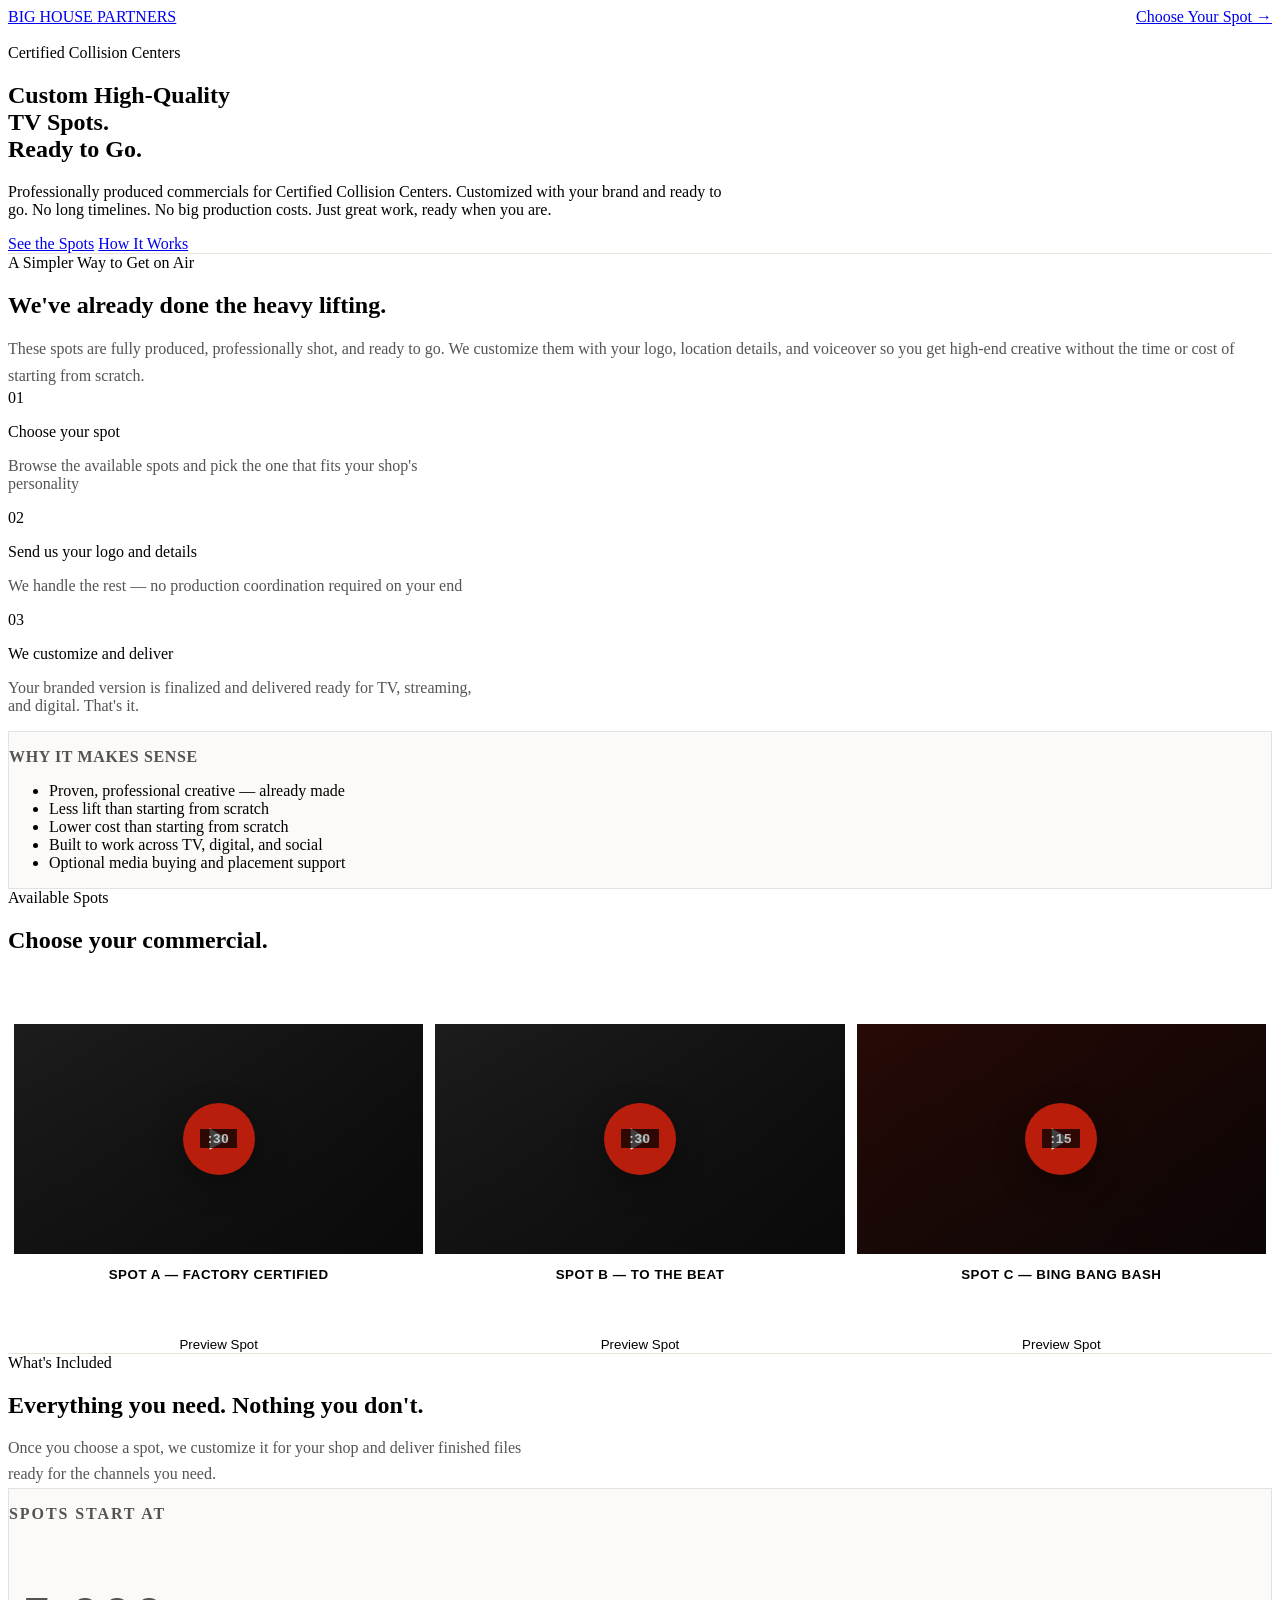
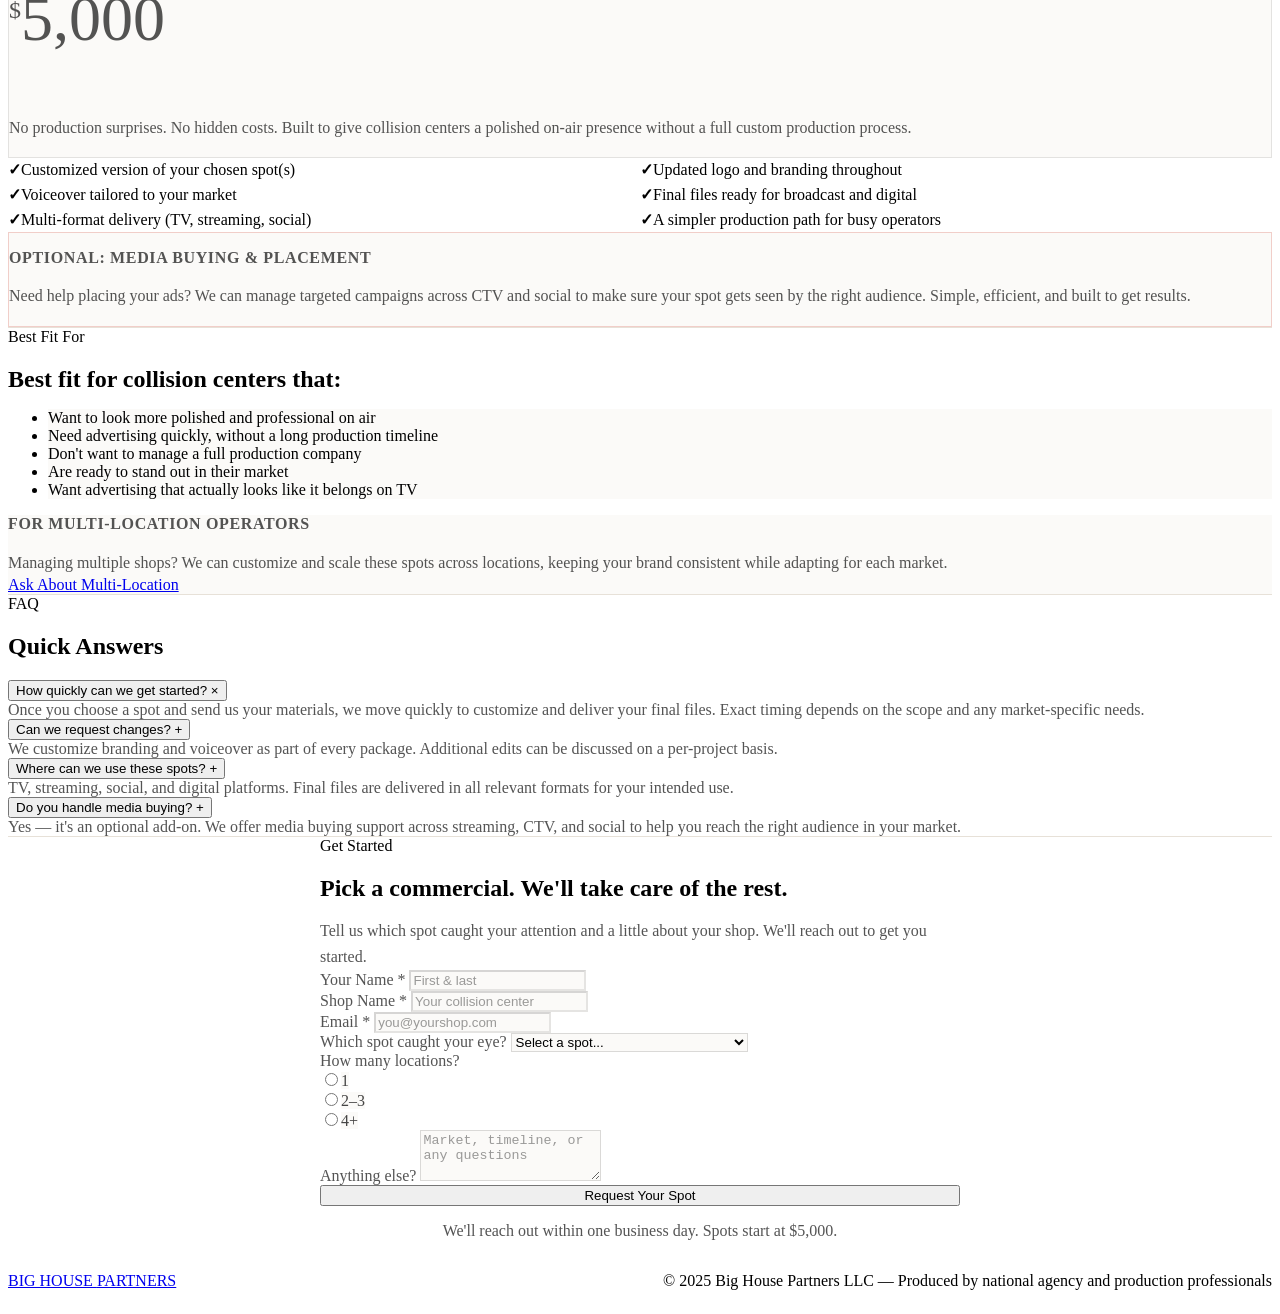
==== index.html @ e19815cb "Add files via upload" ====
<!DOCTYPE html>
<html lang="en">
<head>
  <meta charset="UTF-8">
  <meta name="viewport" content="width=device-width, initial-scale=1.0">
  <title>TV Spots for Collision Centers — Big House Partners</title>
  <meta name="description" content="Professionally produced TV commercials for Certified Collision Centers. Customized with your brand and ready to go.">
  <link rel="stylesheet" href="css/styles.css">
  <style>
    body {
      background: #ffffff;
      color: var(--black);
    }
    .lp-header {
      background: var(--black);
      padding: var(--sp-5) var(--gutter);
      display: flex;
      align-items: center;
      justify-content: space-between;
      border-bottom: 1px solid var(--gray-900);
    }
    /* Broadcast-style visual cue bar */
    .broadcast-bar {
      background: var(--red);
      padding: var(--sp-3) var(--gutter);
      display: flex;
      gap: var(--sp-6);
      justify-content: center;
      flex-wrap: wrap;
    }
    .broadcast-item {
      font-size: var(--text-xs);
      font-weight: 700;
      letter-spacing: 0.1em;
      text-transform: uppercase;
      color: rgba(255,255,255,0.85);
      display: flex;
      align-items: center;
      gap: var(--sp-2);
      white-space: nowrap;
    }
    .broadcast-item::before { content: '▶'; font-size: 8px; }
    /* Spot preview cards */
    .spots-grid {
      display: grid;
      grid-template-columns: 1fr;
      gap: var(--sp-5);
    }
    @media (min-width: 640px) {
      .spots-grid { grid-template-columns: repeat(2, 1fr); }
    }
    @media (min-width: 1024px) {
      .spots-grid { grid-template-columns: repeat(3, 1fr); }
    }
    .spot-card {
      background: var(--gray-900);
      border: 1px solid var(--gray-800);
      overflow: hidden;
      transition: border-color var(--t-base);
    }
    .spot-card:hover { border-color: var(--red); }
    .spot-card--paper {
      background: #fbfaf8;
      border-color: rgba(18,18,18,0.1);
    }
    .spot-card--paper .spot-card__name {
      color: var(--black);
    }
    .spot-card--paper .spot-card__desc {
      color: rgba(18,18,18,0.68);
    }
    .spot-card__thumb {
      aspect-ratio: 16/9;
      background: linear-gradient(135deg, #1e1e1e, #0a0a0a);
      position: relative;
      display: flex;
      align-items: center;
      justify-content: center;
      overflow: hidden;
    }
    .spot-card--video {
      cursor: pointer;
      transition: border-color var(--t-fast), transform var(--t-base), box-shadow var(--t-base);
    }
    .spot-card--video:hover,
    .spot-card--video:focus-within,
    .spot-card--video.is-active {
      border-color: rgba(200,32,12,0.45);
      box-shadow: 0 18px 40px rgba(0,0,0,0.28);
    }
    .spot-card--video .spot-card__thumb iframe {
      position: absolute;
      inset: 0;
      width: 100%;
      height: 100%;
      border: 0;
      pointer-events: none;
      transition: transform var(--t-base);
    }
    .spot-card--video:hover .spot-card__thumb iframe,
    .spot-card--video:focus-within .spot-card__thumb iframe,
    .spot-card--video.is-active .spot-card__thumb iframe {
      transform: scale(1.02);
    }
    .spot-card__play {
      width: 52px;
      height: 52px;
      border-radius: 50%;
      background: rgba(200,32,12,0.9);
      display: flex;
      align-items: center;
      justify-content: center;
      transition: transform var(--t-base);
    }
    .spot-card:hover .spot-card__play { transform: scale(1.1); }
    .spot-card__play-overlay {
      position: absolute;
      inset: 0;
      display: flex;
      align-items: center;
      justify-content: center;
      z-index: 2;
      background: linear-gradient(180deg, rgba(10,10,10,0.08) 0%, rgba(10,10,10,0.34) 100%);
      transition: opacity var(--t-fast), transform var(--t-fast);
    }
    .spot-card__play-button {
      width: 72px;
      height: 72px;
      border-radius: 50%;
      background: rgba(200,32,12,0.92);
      box-shadow: 0 10px 30px rgba(0,0,0,0.34);
      display: flex;
      align-items: center;
      justify-content: center;
      transition: transform var(--t-base), background var(--t-fast);
    }
    .spot-card--video:hover .spot-card__play-button,
    .spot-card--video:focus-within .spot-card__play-button {
      transform: scale(1.08);
      background: var(--red);
    }
    .spot-card__duration {
      position: absolute;
      bottom: var(--sp-3);
      right: var(--sp-3);
      background: rgba(0,0,0,0.75);
      color: rgba(255,255,255,0.7);
      font-size: var(--text-xs);
      font-weight: 600;
      padding: 2px 8px;
      letter-spacing: 0.06em;
      z-index: 3;
    }
    .spot-card__body {
      padding: var(--sp-5);
    }
    .spot-card__name {
      font-family: var(--font-ui);
      font-size: var(--text-base);
      font-weight: 700;
      text-transform: uppercase;
      letter-spacing: 0.04em;
      color: var(--white);
      margin-bottom: var(--sp-2);
    }
    .spot-card__desc {
      font-size: var(--text-sm);
      color: rgba(255,255,255,0.45);
      line-height: 1.55;
      margin-bottom: var(--sp-4);
    }
    .spot-lightbox {
      position: fixed;
      inset: 0;
      z-index: 120;
      display: none;
      align-items: center;
      justify-content: center;
      padding: clamp(var(--sp-4), 4vw, var(--sp-10));
      background: rgba(6, 6, 6, 0.92);
    }
    .spot-lightbox.is-open {
      display: flex;
    }
    .spot-lightbox__backdrop {
      position: absolute;
      inset: 0;
    }
    .spot-lightbox__dialog {
      position: relative;
      width: min(1100px, 100%);
      z-index: 1;
    }
    .spot-lightbox__close {
      position: absolute;
      top: -48px;
      right: 0;
      color: var(--white);
      font-size: var(--text-xs);
      font-weight: 700;
      letter-spacing: 0.1em;
      text-transform: uppercase;
      padding: var(--sp-2) 0;
    }
    .spot-lightbox__player {
      position: relative;
      width: 100%;
      padding-top: 56.25%;
      background: #000;
      border: 1px solid var(--gray-800);
      box-shadow: 0 30px 80px rgba(0,0,0,0.4);
    }
    .spot-lightbox__player iframe {
      position: absolute;
      inset: 0;
      width: 100%;
      height: 100%;
      border: 0;
    }
    .spot-lightbox__title {
      margin-top: var(--sp-4);
      color: rgba(255,255,255,0.8);
      font-size: var(--text-sm);
      font-weight: 700;
      letter-spacing: 0.1em;
      text-transform: uppercase;
    }
    /* What's included */
    .included-grid {
      display: grid;
      grid-template-columns: 1fr;
      gap: var(--sp-4);
    }
    @media (min-width: 640px) {
      .included-grid { grid-template-columns: 1fr 1fr; }
    }
    .included-item {
      display: flex;
      align-items: flex-start;
      gap: var(--sp-4);
      font-size: var(--text-sm);
      color: rgba(255,255,255,0.65);
      line-height: 1.55;
    }
    .included-item::before {
      content: '✓';
      color: var(--red);
      font-weight: 700;
      flex-shrink: 0;
    }
    .section--paper {
      background: #ffffff;
      color: var(--black);
      border-top: 1px solid #e7e1d8 !important;
    }
    .section--paper .heading-xl,
    .section--paper .heading-md,
    .section--paper .process-step__title,
    .section--paper .faq-trigger,
    .section--paper .included-item {
      color: var(--black) !important;
    }
    .section--paper p,
    .section--paper .process-step__desc,
    .section--paper .faq-answer__inner {
      color: rgba(18,18,18,0.72) !important;
    }
    .section--paper .process-step,
    .section--paper .faq-item {
      border-top-color: rgba(18,18,18,0.12);
    }
    .section--paper .value-item--dark {
      background: #fbfaf8;
      color: var(--black);
      border-color: rgba(18,18,18,0.1);
    }
    /* Multi-location callout */
    .multi-loc {
      background: var(--gray-900);
      border: 1px solid var(--gray-800);
      border-left: 3px solid var(--red);
      padding: var(--sp-8);
    }
    /* Price display */
    .price-start {
      font-family: var(--font-display);
      font-size: 4rem;
      color: var(--white);
      line-height: 1;
    }
    .price-start sup {
      font-family: var(--font-body);
      font-size: var(--text-xl);
      font-weight: 400;
      color: var(--gray-500);
      vertical-align: super;
      font-size: 1.5rem;
    }
    .lp-form-section {
      background: #ffffff;
      padding: clamp(var(--sp-16), 8vw, var(--sp-24)) var(--gutter);
      border-top: 1px solid #e7e1d8;
    }
    .lp-form-inner {
      max-width: 640px;
      margin-inline: auto;
    }
    .lp-form-section .heading-xl {
      color: var(--black) !important;
    }
    .lp-form-section p,
    .lp-form-section .form-label,
    .lp-form-section .form-note {
      color: rgba(18,18,18,0.72) !important;
    }
    .lp-form-section .form-input,
    .lp-form-section .form-textarea,
    .lp-form-section .form-select {
      background: #fbfaf8;
      border-color: rgba(18,18,18,0.14);
      color: var(--black);
    }
    .lp-form-section .form-input::placeholder,
    .lp-form-section .form-textarea::placeholder {
      color: rgba(18,18,18,0.42);
    }
    .lp-form-section .radio-option label {
      background: #fbfaf8;
      border-color: rgba(18,18,18,0.12);
      color: rgba(18,18,18,0.78);
    }
    .lp-form-section .radio-option input:checked + label {
      background: rgba(200,32,12,0.08);
      border-color: rgba(200,32,12,0.38);
      color: var(--black);
    }
    .sticky-cta {
      display: none;
    }
    @media (max-width: 767px) {
      .sticky-cta {
        display: block;
        position: fixed;
        bottom: 0;
        left: 0;
        right: 0;
        z-index: 50;
        background: var(--red);
        padding: var(--sp-4) var(--gutter);
        text-align: center;
      }
      .sticky-cta a {
        color: var(--white);
        font-size: var(--text-sm);
        font-weight: 700;
        letter-spacing: 0.08em;
        text-transform: uppercase;
      }
    }
  </style>
</head>
<body>

<header class="lp-header">
  <a href="index.html" class="nav-logo">BIG HOUSE <span>PARTNERS</span></a>
  <a href="#collision-form" class="btn btn--primary" style="font-size:var(--text-xs);">Choose Your Spot →</a>
</header>

<div class="broadcast-bar">
  <span class="broadcast-item">Ready for TV</span>
  <span class="broadcast-item">Streaming &amp; CTV</span>
  <span class="broadcast-item">Social Media</span>
  <span class="broadcast-item">Customized for Your Shop</span>
</div>

<!-- ── HERO ── -->
<section class="lp-hero" aria-labelledby="cc-hero-heading">
  <div class="container">
    <div class="lp-hero__content" style="max-width:720px;">
      <span class="lp-hero__tag">Certified Collision Centers</span>
      <h1 id="cc-hero-heading" class="lp-hero__headline">
        Custom High-Quality<br>
        TV Spots.<br>
        <span style="color:var(--red);">Ready to Go.</span>
      </h1>
      <p class="lp-hero__sub">
        Professionally produced commercials for Certified Collision Centers. Customized with your brand and ready to go. No long timelines. No big production costs. Just great work, ready when you are.
      </p>
      <div class="lp-hero__cta-row">
        <a href="#spots" class="btn btn--primary btn--lg btn-arrow">See the Spots</a>
        <a href="#cc-how-heading" class="btn btn--outline-white" style="font-size:var(--text-xs);">How It Works</a>
      </div>
    </div>
  </div>
</section>

<!-- ── HOW IT WORKS ── -->
<section class="section section--paper" aria-labelledby="cc-how-heading">
  <div class="container">
    <div class="lp-split">
      <div>
        <span class="label label--red mb-4" style="display:block;">A Simpler Way to Get on Air</span>
        <h2 id="cc-how-heading" class="heading-xl" style="margin-bottom:var(--sp-6);">We've already done the heavy lifting.</h2>
        <p style="font-size:var(--text-base); line-height:1.7; margin-bottom:var(--sp-8);">These spots are fully produced, professionally shot, and ready to go. We customize them with your logo, location details, and voiceover so you get high-end creative without the time or cost of starting from scratch.</p>
        <div class="process-list" style="max-width:480px;">
          <div class="process-step">
            <span class="process-step__num">01</span>
            <div><p class="process-step__title">Choose your spot</p><p class="process-step__desc">Browse the available spots and pick the one that fits your shop's personality</p></div>
          </div>
          <div class="process-step">
            <span class="process-step__num">02</span>
            <div><p class="process-step__title">Send us your logo and details</p><p class="process-step__desc">We handle the rest — no production coordination required on your end</p></div>
          </div>
          <div class="process-step">
            <span class="process-step__num">03</span>
            <div><p class="process-step__title">We customize and deliver</p><p class="process-step__desc">Your branded version is finalized and delivered ready for TV, streaming, and digital. That's it.</p></div>
          </div>
        </div>
      </div>
      <div>
        <!-- Why it makes sense box -->
        <div style="background:#fbfaf8; padding:var(--sp-8); border-top:3px solid var(--red); border:1px solid rgba(18,18,18,0.1);">
          <p style="font-family:var(--font-ui); font-size:var(--text-lg); font-weight:700; text-transform:uppercase; letter-spacing:0.04em; color:var(--black); margin-bottom:var(--sp-6);">Why it makes sense</p>
          <ul class="value-list">
            <li class="value-item value-item--dark">Proven, professional creative — already made</li>
            <li class="value-item value-item--dark">Less lift than starting from scratch</li>
            <li class="value-item value-item--dark">Lower cost than starting from scratch</li>
            <li class="value-item value-item--dark">Built to work across TV, digital, and social</li>
            <li class="value-item value-item--dark">Optional media buying and placement support</li>
          </ul>
        </div>
      </div>
    </div>
  </div>
</section>

<!-- ── AVAILABLE SPOTS ── -->
<section id="spots" class="section section--dark" style="border-top:1px solid var(--gray-900);" aria-labelledby="spots-heading">
  <div class="container">
    <span class="label label--red mb-4" style="display:block;">Available Spots</span>
    <h2 id="spots-heading" class="heading-xl" style="color:var(--white); margin-bottom:var(--sp-4);">Choose your commercial.</h2>
    <p style="font-size:var(--text-base); color:rgba(255,255,255,0.4); margin-bottom:var(--sp-10); max-width:520px; line-height:1.65;">2–4 professionally produced spots, ready to be customized with your branding. Pick the one that fits your shop.</p>

    <div class="spots-grid">
      <button class="spot-card spot-card--video fade-up" type="button" data-video-src="https://player.vimeo.com/video/796466890?title=0&amp;byline=0&amp;portrait=0&amp;badge=0&amp;autopause=0&amp;player_id=0&amp;app_id=58479" data-video-title="Factory Certified" aria-label="Open Factory Certified spot in larger player">
        <div class="spot-card__thumb">
          <iframe src="https://player.vimeo.com/video/796466890?title=0&amp;byline=0&amp;portrait=0&amp;badge=0&amp;autopause=0&amp;player_id=0&amp;app_id=58479" title="Factory Certified preview" tabindex="-1" aria-hidden="true"></iframe>
          <span class="spot-card__play-overlay" aria-hidden="true">
            <span class="spot-card__play-button" aria-hidden="true">
              <svg width="22" height="24" viewBox="0 0 16 18" fill="none"><path d="M1 1L15 9L1 17V1Z" fill="white"/></svg>
            </span>
          </span>
          <span class="spot-card__duration">:30</span>
        </div>
        <div class="spot-card__body">
          <p class="spot-card__name">Spot A — Factory Certified</p>
          <p class="spot-card__desc">A polished, trust-forward collision-center spot built to reinforce certified expertise and professional quality.</p>
          <span class="btn btn--primary btn-arrow" style="width:100%; justify-content:center; font-size:var(--text-xs); display:inline-flex;">Preview Spot</span>
        </div>
      </button>
      <button class="spot-card spot-card--video fade-up" type="button" data-video-src="https://player.vimeo.com/video/796466867?badge=0&amp;autopause=0&amp;player_id=0&amp;app_id=58479" data-video-title="To the Beat" aria-label="Open To the Beat spot in larger player">
        <div class="spot-card__thumb">
          <iframe src="https://player.vimeo.com/video/796466867?badge=0&amp;autopause=0&amp;player_id=0&amp;app_id=58479" title="To the Beat preview" tabindex="-1" aria-hidden="true"></iframe>
          <span class="spot-card__play-overlay" aria-hidden="true">
            <span class="spot-card__play-button" aria-hidden="true">
              <svg width="22" height="24" viewBox="0 0 16 18" fill="none"><path d="M1 1L15 9L1 17V1Z" fill="white"/></svg>
            </span>
          </span>
          <span class="spot-card__duration">:30</span>
        </div>
        <div class="spot-card__body">
          <p class="spot-card__name">Spot B — To the Beat</p>
          <p class="spot-card__desc">A rhythmic, high-energy spot designed to make your shop feel active, memorable, and ready for market.</p>
          <span class="btn btn--primary btn-arrow" style="width:100%; justify-content:center; font-size:var(--text-xs); display:inline-flex;">Preview Spot</span>
        </div>
      </button>
      <button class="spot-card spot-card--video fade-up" type="button" data-video-src="https://player.vimeo.com/video/1183541504?title=0&amp;byline=0&amp;portrait=0&amp;badge=0&amp;autopause=0&amp;player_id=0&amp;app_id=58479" data-video-title="Bing Bang Bash" aria-label="Open Bing Bang Bash spot in larger player">
        <div class="spot-card__thumb" style="background:linear-gradient(135deg,#2a0a05,#0e0404);">
          <iframe src="https://player.vimeo.com/video/1183541504?title=0&amp;byline=0&amp;portrait=0&amp;badge=0&amp;autopause=0&amp;player_id=0&amp;app_id=58479" title="Bing Bang Bash preview" tabindex="-1" aria-hidden="true"></iframe>
          <span class="spot-card__play-overlay" aria-hidden="true">
            <span class="spot-card__play-button" aria-hidden="true">
              <svg width="22" height="24" viewBox="0 0 16 18" fill="none"><path d="M1 1L15 9L1 17V1Z" fill="white"/></svg>
            </span>
          </span>
          <span class="spot-card__duration">:15</span>
        </div>
        <div class="spot-card__body">
          <p class="spot-card__name">Spot C — Bing Bang Bash</p>
          <p class="spot-card__desc">A punchier short-form cut built for quick impact across digital placements, streaming, and social.</p>
          <span class="btn btn--primary btn-arrow" style="width:100%; justify-content:center; font-size:var(--text-xs); display:inline-flex;">Preview Spot</span>
        </div>
      </button>
    </div>
  </div>
</section>

<!-- ── WHAT'S INCLUDED ── -->
<section class="section section--paper">
  <div class="container">
    <div class="lp-split" style="align-items:start;">
      <div>
        <span class="label label--red mb-6" style="display:block;">What's Included</span>
        <h2 class="heading-xl" style="margin-bottom:var(--sp-4);">Everything you need. Nothing you don't.</h2>
        <p style="font-size:var(--text-base); line-height:1.65; max-width:520px; margin-bottom:var(--sp-10);">Once you choose a spot, we customize it for your shop and deliver finished files ready for the channels you need.</p>
      </div>
      <div style="background:#fbfaf8; padding:var(--sp-8); border-top:3px solid var(--red); border:1px solid rgba(18,18,18,0.1);">
        <p style="font-size:var(--text-xs); font-weight:700; letter-spacing:0.12em; text-transform:uppercase; color:var(--red); margin-bottom:var(--sp-2);">Spots start at</p>
        <p class="price-start" style="color:var(--black);"><sup>$</sup>5,000</p>
        <p style="font-size:var(--text-sm); color:rgba(18,18,18,0.68); line-height:1.65; margin-top:var(--sp-3);">No production surprises. No hidden costs. Built to give collision centers a polished on-air presence without a full custom production process.</p>
      </div>
    </div>
    <div class="included-grid">
      <div class="included-item">Customized version of your chosen spot(s)</div>
      <div class="included-item">Updated logo and branding throughout</div>
      <div class="included-item">Voiceover tailored to your market</div>
      <div class="included-item">Final files ready for broadcast and digital</div>
      <div class="included-item">Multi-format delivery (TV, streaming, social)</div>
      <div class="included-item">A simpler production path for busy operators</div>
    </div>

    <!-- Optional add-on -->
    <div style="margin-top:var(--sp-10); padding:var(--sp-6); background:#fbfaf8; border:1px solid rgba(200,32,12,0.2);">
      <p style="font-family:var(--font-ui); font-size:var(--text-base); font-weight:700; text-transform:uppercase; letter-spacing:0.04em; color:var(--black); margin-bottom:var(--sp-3);">Optional: Media Buying &amp; Placement</p>
      <p style="font-size:var(--text-sm); color:rgba(18,18,18,0.68); line-height:1.65;">Need help placing your ads? We can manage targeted campaigns across CTV and social to make sure your spot gets seen by the right audience. Simple, efficient, and built to get results.</p>
    </div>
  </div>
</section>

<!-- ── BUILT FOR ── -->
<section class="section section--paper">
  <div class="container">
    <div class="lp-split">
      <div>
        <span class="label label--red mb-6" style="display:block;">Best Fit For</span>
        <h2 class="heading-xl" style="margin-bottom:var(--sp-8);">Best fit for collision centers that:</h2>
        <ul class="value-list">
          <li class="value-item value-item--dark">Want to look more polished and professional on air</li>
          <li class="value-item value-item--dark">Need advertising quickly, without a long production timeline</li>
          <li class="value-item value-item--dark">Don't want to manage a full production company</li>
          <li class="value-item value-item--dark">Are ready to stand out in their market</li>
          <li class="value-item value-item--dark">Want advertising that actually looks like it belongs on TV</li>
        </ul>
      </div>
      <div class="multi-loc" style="background:#fbfaf8; border-color:rgba(18,18,18,0.1);">
        <p style="font-family:var(--font-ui); font-size:var(--text-lg); font-weight:700; text-transform:uppercase; letter-spacing:0.04em; color:var(--black); margin-bottom:var(--sp-4);">For Multi-Location Operators</p>
        <p style="font-size:var(--text-base); color:rgba(18,18,18,0.68); line-height:1.7; margin-bottom:var(--sp-5);">Managing multiple shops? We can customize and scale these spots across locations, keeping your brand consistent while adapting for each market.</p>
        <a href="#collision-form" class="btn btn--outline-dark btn-arrow" style="font-size:var(--text-xs);">Ask About Multi-Location</a>
      </div>
    </div>
  </div>
</section>

<!-- ── FAQ ── -->
<section class="section section--paper">
  <div class="container">
    <div class="lp-split">
      <div>
        <span class="label label--red mb-4" style="display:block;">FAQ</span>
        <h2 class="heading-xl">Quick Answers</h2>
      </div>
      <div class="faq-list" style="max-width:none; width:100%;">
        <div class="faq-item open">
          <button class="faq-trigger" aria-expanded="true">How quickly can we get started? <span class="faq-icon">×</span></button>
          <div class="faq-answer"><div class="faq-answer__inner">Once you choose a spot and send us your materials, we move quickly to customize and deliver your final files. Exact timing depends on the scope and any market-specific needs.</div></div>
        </div>
        <div class="faq-item">
          <button class="faq-trigger" aria-expanded="false">Can we request changes? <span class="faq-icon">+</span></button>
          <div class="faq-answer"><div class="faq-answer__inner">We customize branding and voiceover as part of every package. Additional edits can be discussed on a per-project basis.</div></div>
        </div>
        <div class="faq-item">
          <button class="faq-trigger" aria-expanded="false">Where can we use these spots? <span class="faq-icon">+</span></button>
          <div class="faq-answer"><div class="faq-answer__inner">TV, streaming, social, and digital platforms. Final files are delivered in all relevant formats for your intended use.</div></div>
        </div>
        <div class="faq-item">
          <button class="faq-trigger" aria-expanded="false">Do you handle media buying? <span class="faq-icon">+</span></button>
          <div class="faq-answer"><div class="faq-answer__inner">Yes — it's an optional add-on. We offer media buying support across streaming, CTV, and social to help you reach the right audience in your market.</div></div>
        </div>
      </div>
    </div>
  </div>
</section>

<!-- ── FORM ── -->
<section id="collision-form" class="lp-form-section">
  <div class="lp-form-inner">
    <span class="label label--red mb-4" style="display:block;">Get Started</span>
    <h2 class="heading-xl" style="margin-bottom:var(--sp-4);">Pick a commercial. We'll take care of the rest.</h2>
    <p style="font-size:var(--text-base); margin-bottom:var(--sp-10); line-height:1.65;">Tell us which spot caught your attention and a little about your shop. We'll reach out to get you started.</p>

    <form class="form" data-validate action="#" method="POST">
      <div class="form-row form-row--2">
        <div class="form-field">
          <label class="form-label" for="cc-name">Your Name <span style="color:var(--red);">*</span></label>
          <input class="form-input" type="text" id="cc-name" name="name" required placeholder="First &amp; last" autocomplete="name">
        </div>
        <div class="form-field">
          <label class="form-label" for="cc-shop">Shop Name <span style="color:var(--red);">*</span></label>
          <input class="form-input" type="text" id="cc-shop" name="shop" required placeholder="Your collision center" autocomplete="organization">
        </div>
      </div>
      <div class="form-field">
        <label class="form-label" for="cc-email">Email <span style="color:var(--red);">*</span></label>
        <input class="form-input" type="email" id="cc-email" name="email" required placeholder="you@yourshop.com" autocomplete="email">
      </div>
      <div class="form-field">
        <label class="form-label" for="cc-spot">Which spot caught your eye?</label>
        <select class="form-select" id="cc-spot" name="spot">
          <option value="">Select a spot...</option>
          <option>Spot A</option>
          <option>Spot B</option>
          <option>Spot C</option>
          <option>Not sure yet — show me the options</option>
        </select>
      </div>
      <div class="form-field">
        <label class="form-label" for="cc-locations">How many locations?</label>
        <div class="radio-group">
          <div class="radio-option"><input type="radio" name="locations" id="loc-1" value="1"><label for="loc-1">1</label></div>
          <div class="radio-option"><input type="radio" name="locations" id="loc-3" value="2-3"><label for="loc-3">2–3</label></div>
          <div class="radio-option"><input type="radio" name="locations" id="loc-plus" value="4+"><label for="loc-plus">4+</label></div>
        </div>
      </div>
      <div class="form-field">
        <label class="form-label" for="cc-msg">Anything else?</label>
        <textarea class="form-textarea" id="cc-msg" name="message" placeholder="Market, timeline, or any questions" rows="3"></textarea>
      </div>
      <button type="submit" class="btn btn--primary btn--lg btn-arrow" style="width:100%; justify-content:center;">Request Your Spot</button>
      <p class="form-note" style="text-align:center;">We'll reach out within one business day. Spots start at $5,000.</p>
    </form>
  </div>
</section>

<div class="sticky-cta">
  <a href="#collision-form">Choose Your Spot →</a>
</div>

<div class="spot-lightbox" id="spot-lightbox" aria-hidden="true">
  <div class="spot-lightbox__backdrop" data-lightbox-close></div>
  <div class="spot-lightbox__dialog" role="dialog" aria-modal="true" aria-labelledby="spot-lightbox-title">
    <button class="spot-lightbox__close" type="button" data-lightbox-close>Close ×</button>
    <div class="spot-lightbox__player" id="spot-lightbox-player"></div>
    <p class="spot-lightbox__title" id="spot-lightbox-title"></p>
  </div>
</div>

<footer style="background:var(--black); border-top:1px solid var(--gray-900); padding:var(--sp-6) var(--gutter);">
  <div style="max-width:var(--max-w); margin-inline:auto; display:flex; align-items:center; justify-content:space-between; flex-wrap:wrap; gap:var(--sp-4);">
    <a href="index.html" class="nav-logo" style="font-size:1rem;">BIG HOUSE <span>PARTNERS</span></a>
    <p style="font-size:var(--text-xs); color:var(--gray-700);">© 2025 Big House Partners LLC — Produced by national agency and production professionals</p>
  </div>
</footer>

<script src="js/main.js"></script>
<script>
  const spotLightbox = document.getElementById('spot-lightbox');
  const spotLightboxPlayer = document.getElementById('spot-lightbox-player');
  const spotLightboxTitle = document.getElementById('spot-lightbox-title');
  const spotCards = document.querySelectorAll('.spot-card--video');

  const closeSpotLightbox = () => {
    spotLightbox.classList.remove('is-open');
    spotLightbox.setAttribute('aria-hidden', 'true');
    spotLightboxPlayer.innerHTML = '';
    spotCards.forEach((card) => card.classList.remove('is-active'));
  };

  spotCards.forEach((card) => {
    card.addEventListener('click', () => {
      const src = card.dataset.videoSrc;
      const title = card.dataset.videoTitle || '';
      if (!src) return;

      spotCards.forEach((item) => item.classList.remove('is-active'));
      card.classList.add('is-active');

      const autoplaySrc = src + (src.includes('?') ? '&autoplay=1' : '?autoplay=1');
      spotLightboxPlayer.innerHTML = '<iframe src="' + autoplaySrc + '" allow="autoplay; fullscreen; picture-in-picture; clipboard-write; encrypted-media; web-share" referrerpolicy="strict-origin-when-cross-origin" title="' + title + '"></iframe>';
      spotLightboxTitle.textContent = title;
      spotLightbox.classList.add('is-open');
      spotLightbox.setAttribute('aria-hidden', 'false');
    });
  });

  spotLightbox.querySelectorAll('[data-lightbox-close]').forEach((trigger) => {
    trigger.addEventListener('click', closeSpotLightbox);
  });

  document.addEventListener('keydown', (event) => {
    if (event.key === 'Escape' && spotLightbox.classList.contains('is-open')) {
      closeSpotLightbox();
    }
  });
</script>
</body>
</html>
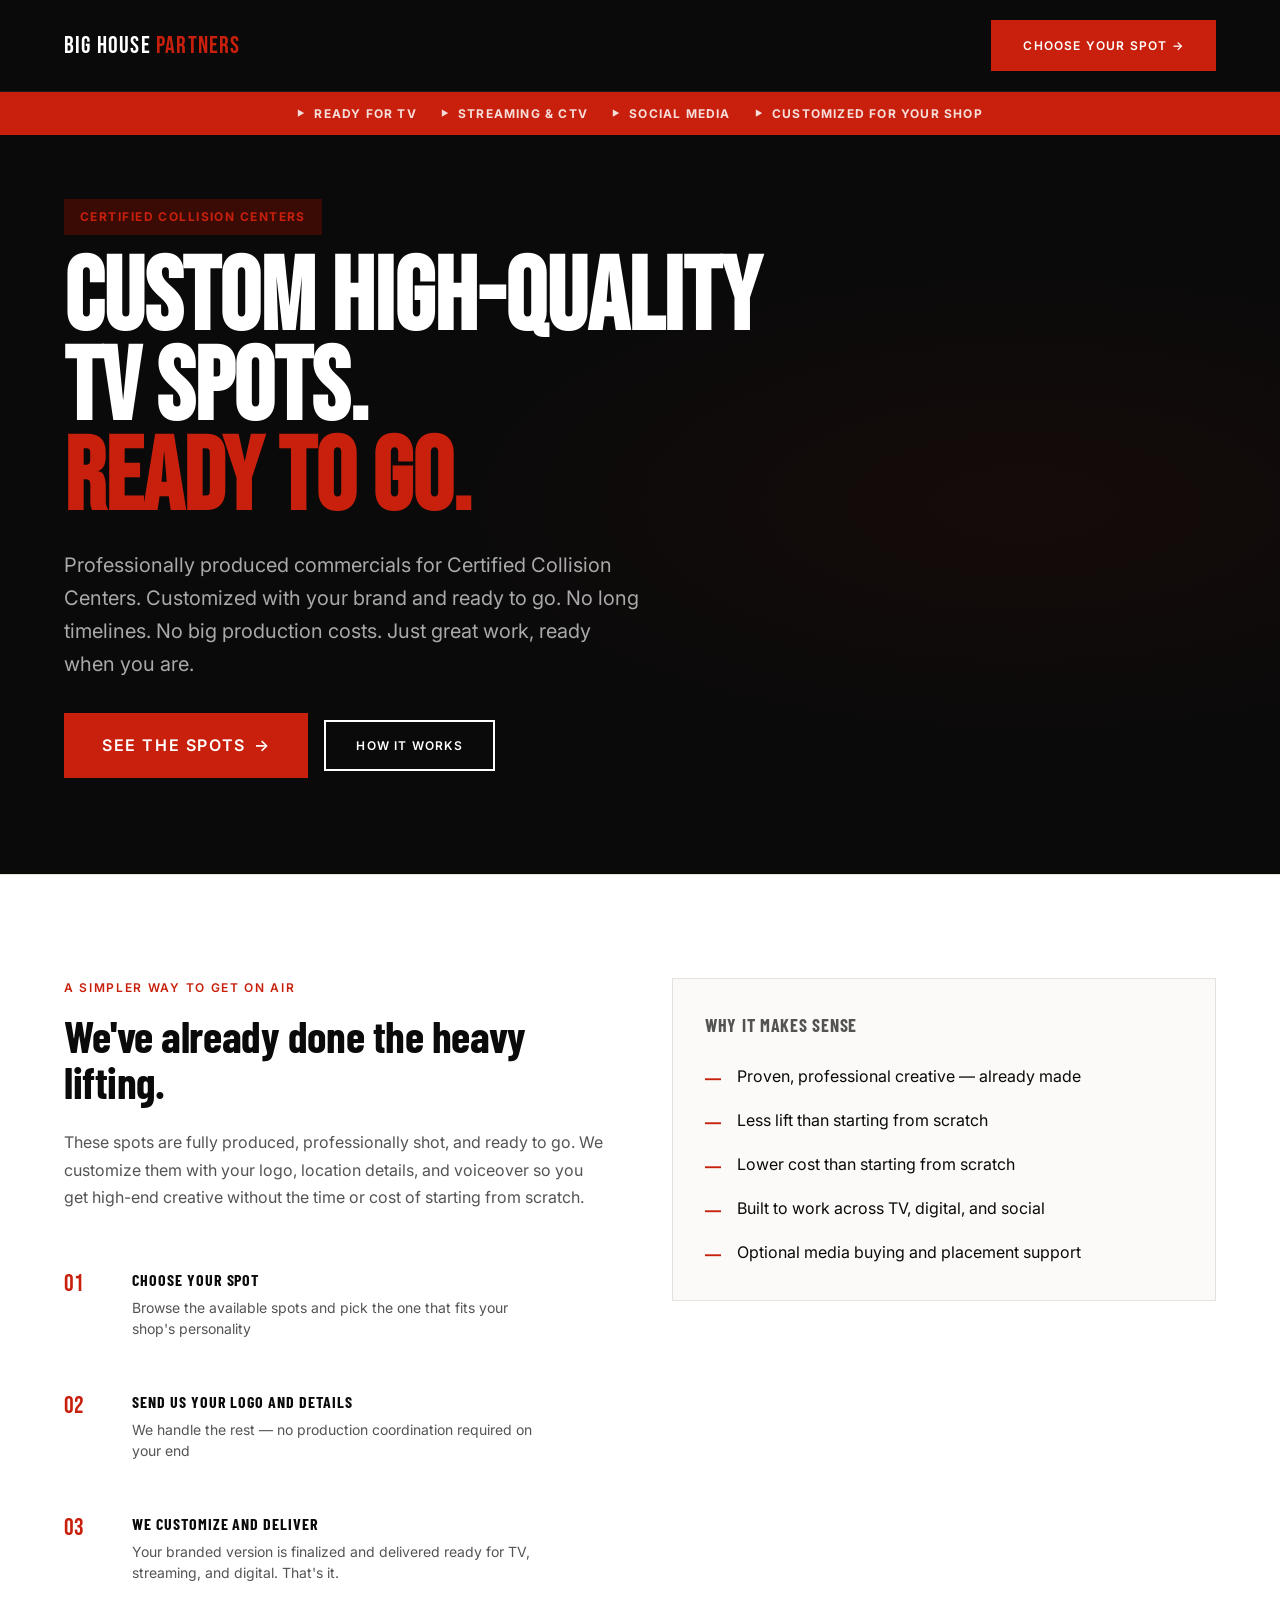
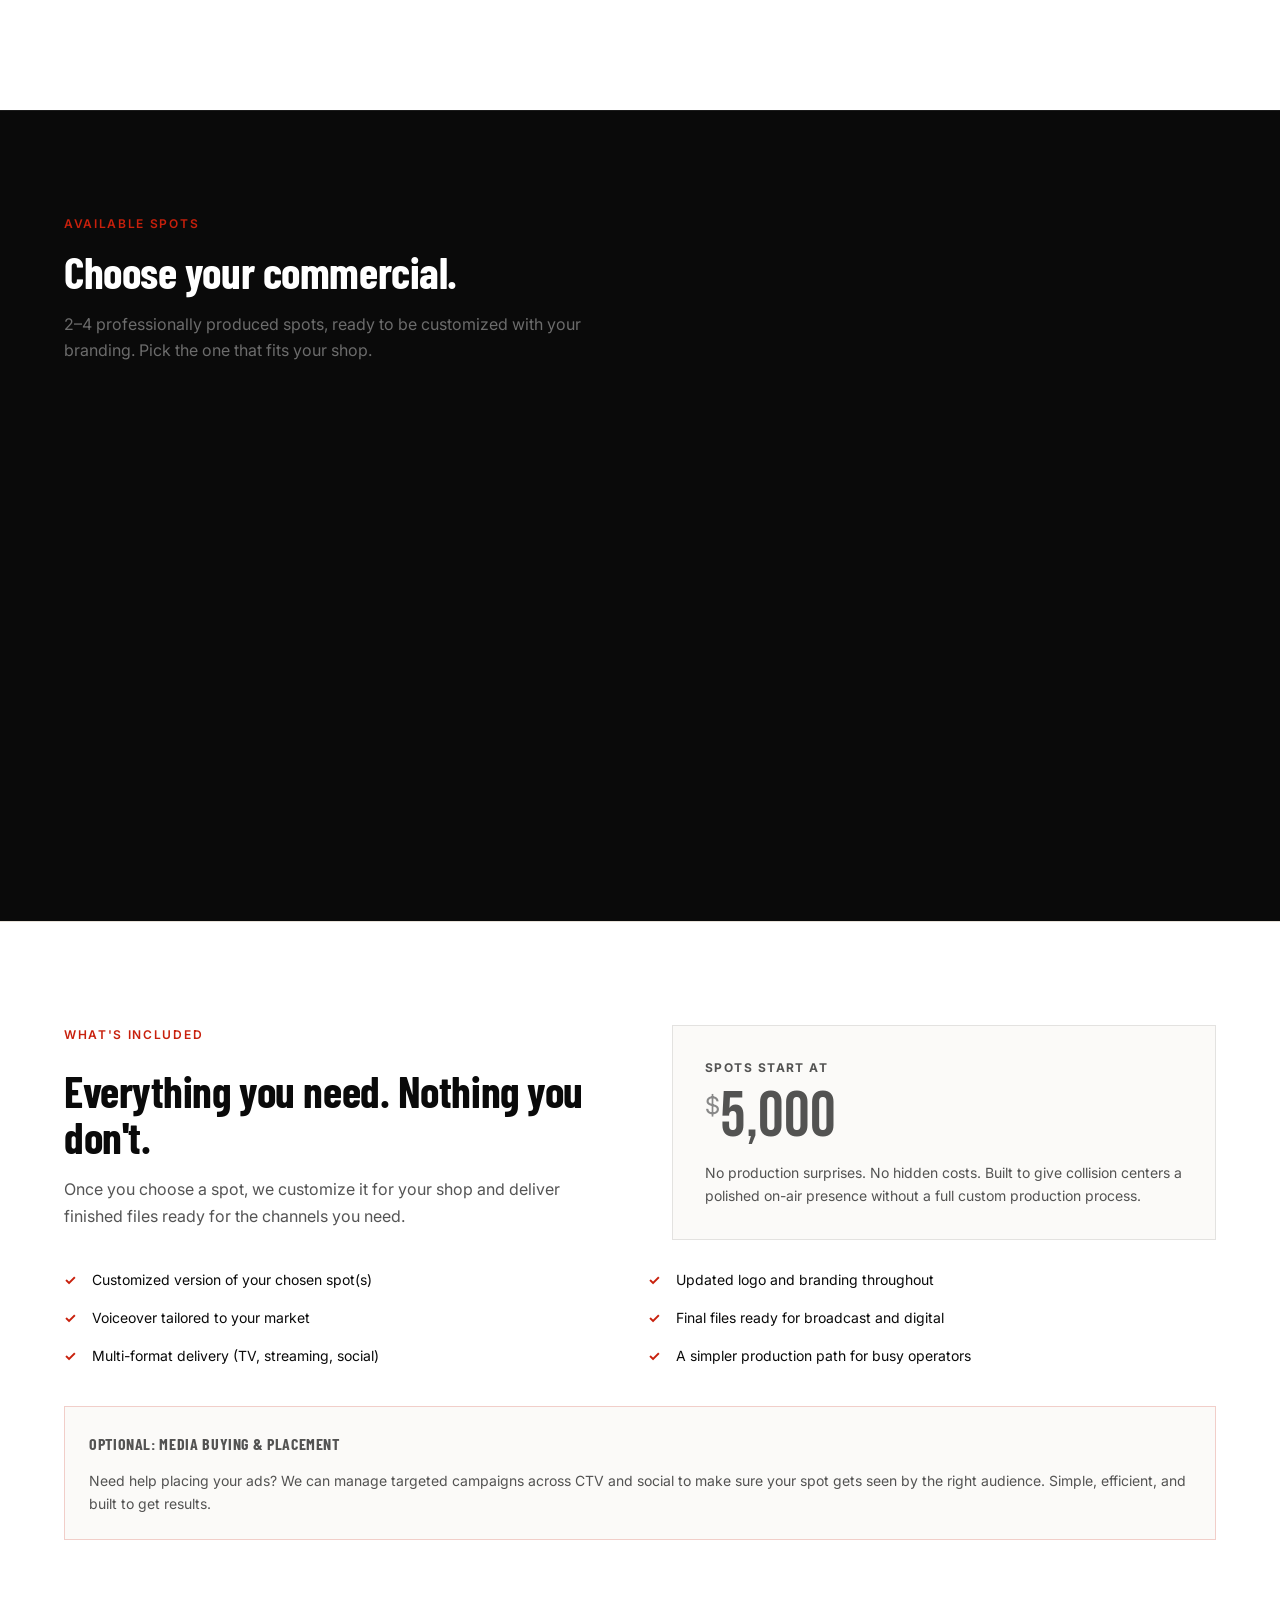
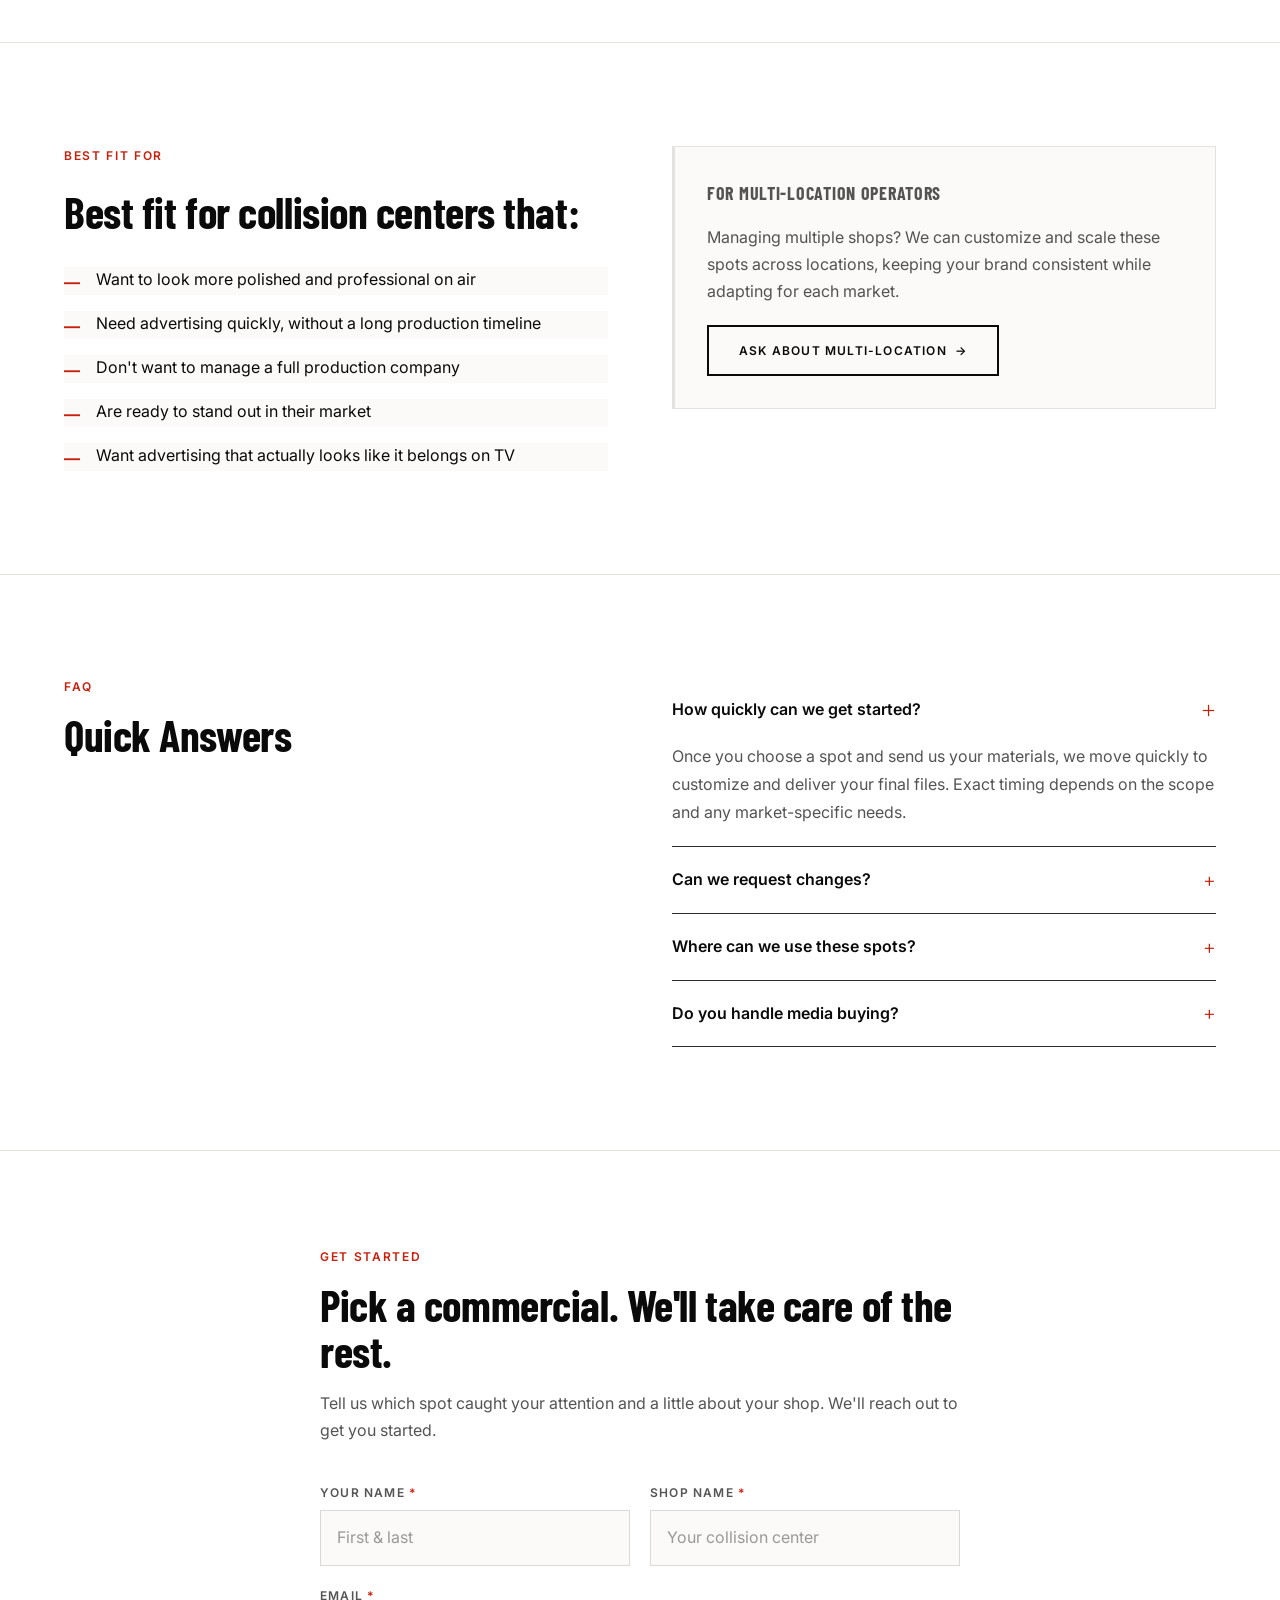
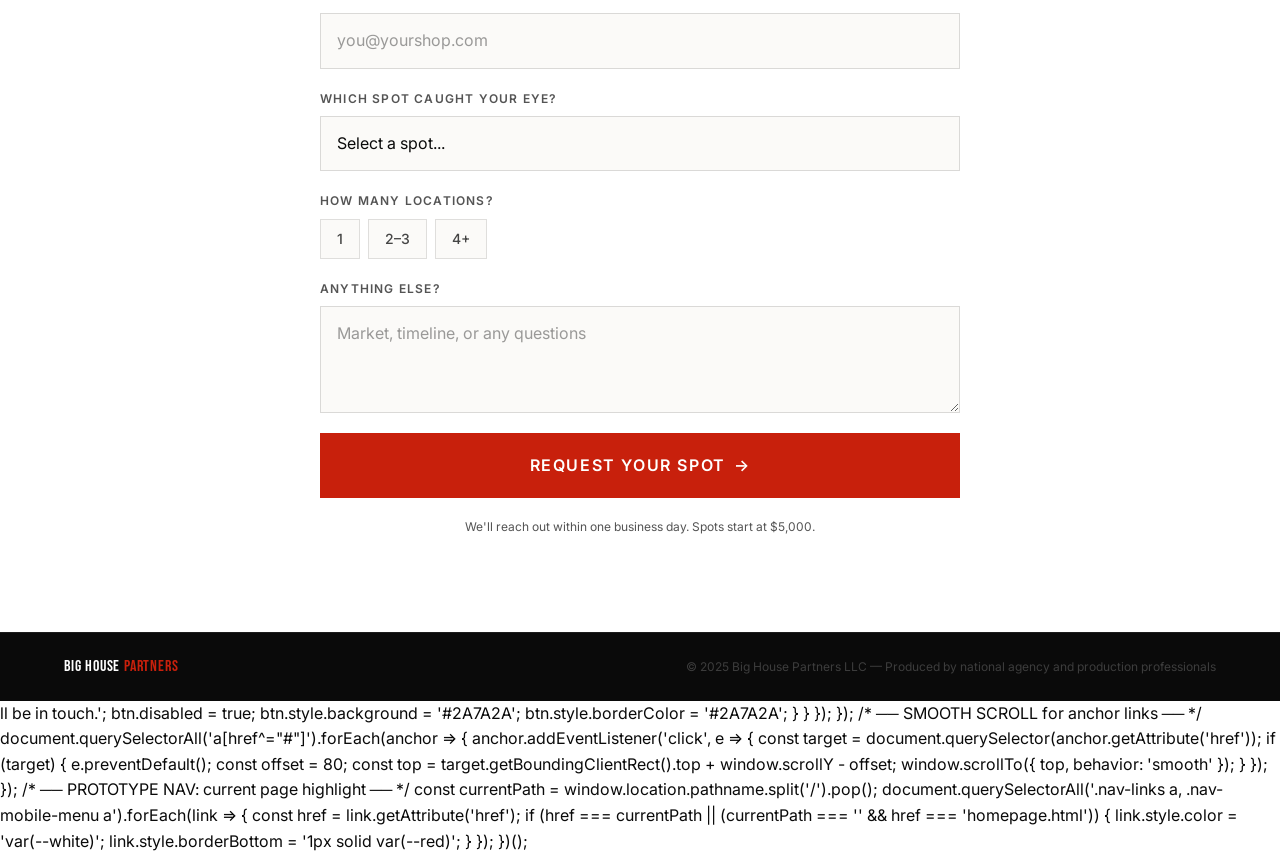
==== commit 612c5e65: "Rename index-standalone.html to index.html" ====
--- a/index.html
+++ b/index.html
@@ -1,4 +1,3 @@
-
 <!DOCTYPE html>
 <html lang="en">
 <head>
@@ -6,7 +5,1886 @@
   <meta name="viewport" content="width=device-width, initial-scale=1.0">
   <title>TV Spots for Collision Centers — Big House Partners</title>
   <meta name="description" content="Professionally produced TV commercials for Certified Collision Centers. Customized with your brand and ready to go.">
-  <link rel="stylesheet" href="css/styles.css">
+  <style>
+/* ============================================================
+   BIG HOUSE PARTNERS — PROTOTYPE DESIGN SYSTEM
+   v1.0 | April 2026
+   Shared across: Homepage, Landing Pages, Email Previews
+   ============================================================ */
+
+@import url('https://fonts.googleapis.com/css2?family=Bebas+Neue&family=Barlow+Condensed:ital,wght@0,400;0,600;0,700;0,800;1,700&family=Inter:wght@300;400;500;600;700&display=swap');
+
+/* ============================================================
+   1. DESIGN TOKENS
+   ============================================================ */
+:root {
+  /* Brand Colors */
+  --black:     #0A0A0A;
+  --black-soft: #141414;
+  --gray-900:  #1C1C1C;
+  --gray-800:  #2A2A2A;
+  --gray-700:  #3D3D3D;
+  --gray-600:  #555555;
+  --gray-500:  #888888;
+  --gray-400:  #AAAAAA;
+  --gray-200:  #E0E0E0;
+  --gray-100:  #F2F2F2;
+  --gray-50:   #F8F8F8;
+  --white:     #FFFFFF;
+  --red:       #C8200C;
+  --red-dark:  #A0190A;
+  --red-muted: #3A0A04;
+
+  /* Semantic */
+  --bg-dark:   var(--black);
+  --bg-light:  var(--white);
+  --bg-alt:    var(--gray-100);
+  --text-dark: var(--black);
+  --text-light: var(--white);
+  --text-muted: var(--gray-500);
+  --accent:    var(--red);
+
+  /* Typography */
+  --font-display: 'Bebas Neue', 'Barlow Condensed', 'Arial Narrow', sans-serif;
+  --font-ui:      'Barlow Condensed', 'Inter', sans-serif;
+  --font-body:    'Inter', -apple-system, BlinkMacSystemFont, sans-serif;
+
+  /* Type Scale */
+  --text-xs:   0.75rem;    /* 12px */
+  --text-sm:   0.875rem;   /* 14px */
+  --text-base: 1rem;       /* 16px */
+  --text-lg:   1.125rem;   /* 18px */
+  --text-xl:   1.25rem;    /* 20px */
+  --text-2xl:  1.5rem;     /* 24px */
+  --text-3xl:  1.875rem;   /* 30px */
+  --text-4xl:  2.5rem;     /* 40px */
+  --text-5xl:  3.5rem;     /* 56px */
+  --text-6xl:  5rem;       /* 80px */
+  --text-7xl:  7rem;       /* 112px */
+  --text-8xl:  9rem;       /* 144px */
+
+  /* Spacing */
+  --sp-1:  0.25rem;
+  --sp-2:  0.5rem;
+  --sp-3:  0.75rem;
+  --sp-4:  1rem;
+  --sp-5:  1.25rem;
+  --sp-6:  1.5rem;
+  --sp-8:  2rem;
+  --sp-10: 2.5rem;
+  --sp-12: 3rem;
+  --sp-16: 4rem;
+  --sp-20: 5rem;
+  --sp-24: 6rem;
+  --sp-32: 8rem;
+
+  /* Layout */
+  --max-w:       1280px;
+  --max-w-narrow: 800px;
+  --gutter:       clamp(1.25rem, 5vw, 2.5rem);
+
+  /* Effects */
+  --radius-sm:  2px;
+  --radius:     4px;
+  --shadow:     0 4px 24px rgba(0,0,0,0.12);
+  --shadow-lg:  0 12px 48px rgba(0,0,0,0.2);
+  --t-fast:  150ms ease;
+  --t-base:  250ms ease;
+  --t-slow:  400ms ease;
+}
+
+/* ============================================================
+   2. CSS RESET
+   ============================================================ */
+*, *::before, *::after { box-sizing: border-box; margin: 0; padding: 0; }
+
+html {
+  font-size: 16px;
+  -webkit-text-size-adjust: 100%;
+  scroll-behavior: smooth;
+}
+
+body {
+  font-family: var(--font-body);
+  font-size: var(--text-base);
+  line-height: 1.6;
+  color: var(--text-dark);
+  background: var(--white);
+  -webkit-font-smoothing: antialiased;
+  -moz-osx-font-smoothing: grayscale;
+}
+
+img, video { display: block; max-width: 100%; height: auto; }
+a { color: inherit; text-decoration: none; }
+ul, ol { list-style: none; }
+button { cursor: pointer; font: inherit; border: none; background: none; }
+input, textarea, select { font: inherit; }
+h1, h2, h3, h4, h5, h6 { font-weight: 700; line-height: 1.1; }
+
+/* ============================================================
+   3. LAYOUT UTILITIES
+   ============================================================ */
+.container {
+  width: 100%;
+  max-width: var(--max-w);
+  margin-inline: auto;
+  padding-inline: var(--gutter);
+}
+
+.container--narrow {
+  max-width: var(--max-w-narrow);
+}
+
+.container--full {
+  max-width: none;
+  padding-inline: 0;
+}
+
+.grid-2 { display: grid; grid-template-columns: 1fr; gap: var(--sp-8); }
+.grid-3 { display: grid; grid-template-columns: 1fr; gap: var(--sp-8); }
+.grid-4 { display: grid; grid-template-columns: repeat(2, 1fr); gap: var(--sp-6); }
+
+@media (min-width: 768px) {
+  .grid-2 { grid-template-columns: repeat(2, 1fr); }
+  .grid-3 { grid-template-columns: repeat(3, 1fr); }
+  .grid-4 { grid-template-columns: repeat(4, 1fr); }
+}
+
+.flex { display: flex; }
+.flex-between { display: flex; align-items: center; justify-content: space-between; }
+.flex-center { display: flex; align-items: center; justify-content: center; }
+.flex-col { flex-direction: column; }
+.gap-4 { gap: var(--sp-4); }
+.gap-6 { gap: var(--sp-6); }
+.gap-8 { gap: var(--sp-8); }
+
+/* ============================================================
+   4. TYPOGRAPHY COMPONENTS
+   ============================================================ */
+
+/* Display — Bebas Neue mega headlines */
+.display {
+  font-family: var(--font-display);
+  line-height: 0.9;
+  letter-spacing: 0.01em;
+  text-transform: uppercase;
+}
+
+.display--xl {
+  font-family: var(--font-display);
+  font-size: clamp(4rem, 12vw, 9rem);
+  line-height: 0.88;
+  letter-spacing: 0.01em;
+  text-transform: uppercase;
+}
+
+.display--lg {
+  font-family: var(--font-display);
+  font-size: clamp(3rem, 8vw, 6rem);
+  line-height: 0.9;
+  letter-spacing: 0.01em;
+  text-transform: uppercase;
+}
+
+.display--md {
+  font-family: var(--font-display);
+  font-size: clamp(2.25rem, 5vw, 3.75rem);
+  line-height: 0.95;
+  letter-spacing: 0.01em;
+  text-transform: uppercase;
+}
+
+/* Section headings */
+.heading-xl {
+  font-family: var(--font-ui);
+  font-size: clamp(1.75rem, 4vw, 2.75rem);
+  font-weight: 700;
+  line-height: 1.05;
+  letter-spacing: -0.01em;
+}
+
+.heading-lg {
+  font-family: var(--font-ui);
+  font-size: clamp(1.25rem, 3vw, 2rem);
+  font-weight: 700;
+  line-height: 1.1;
+}
+
+.heading-md {
+  font-family: var(--font-ui);
+  font-size: clamp(1.1rem, 2vw, 1.5rem);
+  font-weight: 700;
+  line-height: 1.2;
+}
+
+/* Labels / eyebrows */
+.label {
+  display: inline-block;
+  font-family: var(--font-body);
+  font-size: var(--text-xs);
+  font-weight: 600;
+  text-transform: uppercase;
+  letter-spacing: 0.14em;
+  color: var(--gray-500);
+}
+
+.label--red { color: var(--red); }
+.label--white { color: rgba(255,255,255,0.6); }
+
+/* Body copy */
+.body-lg {
+  font-size: var(--text-lg);
+  line-height: 1.7;
+}
+
+.body-base {
+  font-size: var(--text-base);
+  line-height: 1.65;
+}
+
+/* Accent color */
+.red { color: var(--red); }
+.white { color: var(--white); }
+.muted { color: var(--gray-500); }
+
+/* ============================================================
+   5. BUTTONS & CTAs
+   ============================================================ */
+.btn {
+  display: inline-flex;
+  align-items: center;
+  gap: var(--sp-2);
+  padding: 0.875rem 1.875rem;
+  font-family: var(--font-body);
+  font-size: var(--text-sm);
+  font-weight: 600;
+  text-transform: uppercase;
+  letter-spacing: 0.1em;
+  text-decoration: none;
+  border: 2px solid transparent;
+  transition: background var(--t-fast), color var(--t-fast), border-color var(--t-fast);
+  white-space: nowrap;
+}
+
+.btn--primary {
+  background: var(--red);
+  color: var(--white);
+  border-color: var(--red);
+}
+.btn--primary:hover {
+  background: var(--red-dark);
+  border-color: var(--red-dark);
+}
+
+.btn--outline-white {
+  background: transparent;
+  color: var(--white);
+  border-color: var(--white);
+}
+.btn--outline-white:hover {
+  background: var(--white);
+  color: var(--black);
+}
+
+.btn--outline-dark {
+  background: transparent;
+  color: var(--black);
+  border-color: var(--black);
+}
+.btn--outline-dark:hover {
+  background: var(--black);
+  color: var(--white);
+}
+
+.btn--lg {
+  padding: 1.125rem 2.25rem;
+  font-size: var(--text-base);
+}
+
+.btn-arrow::after { content: ' →'; }
+
+/* ============================================================
+   6. NAVIGATION
+   ============================================================ */
+.nav {
+  position: fixed;
+  top: 0;
+  left: 0;
+  right: 0;
+  z-index: 100;
+  padding: var(--sp-5) var(--gutter);
+  display: flex;
+  align-items: center;
+  justify-content: space-between;
+  transition: background var(--t-base), padding var(--t-base);
+}
+
+.nav--scrolled {
+  background: var(--black);
+  padding: var(--sp-4) var(--gutter);
+}
+
+.nav-logo {
+  font-family: var(--font-display);
+  font-size: 1.5rem;
+  letter-spacing: 0.05em;
+  color: var(--white);
+  text-decoration: none;
+  line-height: 1;
+}
+
+.nav-logo span { color: var(--red); }
+
+.nav-links {
+  display: none;
+  align-items: center;
+  gap: var(--sp-8);
+}
+
+.nav-links a {
+  font-size: var(--text-sm);
+  font-weight: 500;
+  letter-spacing: 0.06em;
+  color: rgba(255,255,255,0.75);
+  text-transform: uppercase;
+  transition: color var(--t-fast);
+}
+
+.nav-links a:hover { color: var(--white); }
+
+.nav-hamburger {
+  display: flex;
+  flex-direction: column;
+  gap: 5px;
+  padding: var(--sp-2);
+  cursor: pointer;
+}
+
+.nav-hamburger span {
+  display: block;
+  width: 24px;
+  height: 2px;
+  background: var(--white);
+  transition: transform var(--t-base), opacity var(--t-base);
+}
+
+.nav-hamburger.open span:nth-child(1) { transform: translateY(7px) rotate(45deg); }
+.nav-hamburger.open span:nth-child(2) { opacity: 0; }
+.nav-hamburger.open span:nth-child(3) { transform: translateY(-7px) rotate(-45deg); }
+
+/* Mobile menu overlay */
+.nav-mobile-menu {
+  position: fixed;
+  inset: 0;
+  background: var(--black);
+  z-index: 99;
+  display: flex;
+  flex-direction: column;
+  align-items: center;
+  justify-content: center;
+  gap: var(--sp-8);
+  opacity: 0;
+  pointer-events: none;
+  transition: opacity var(--t-base);
+}
+
+.nav-mobile-menu.open {
+  opacity: 1;
+  pointer-events: all;
+}
+
+.nav-mobile-menu a {
+  font-family: var(--font-display);
+  font-size: clamp(2.5rem, 8vw, 4rem);
+  color: var(--white);
+  letter-spacing: 0.05em;
+  text-transform: uppercase;
+  transition: color var(--t-fast);
+}
+
+.nav-mobile-menu a:hover { color: var(--red); }
+
+/* LP nav — logo only */
+.nav-lp {
+  position: static;
+  padding: var(--sp-5) var(--gutter);
+  display: flex;
+  align-items: center;
+  justify-content: space-between;
+  background: var(--black);
+  max-width: 100%;
+}
+
+@media (min-width: 768px) {
+  .nav-links { display: flex; }
+  .nav-hamburger { display: none; }
+}
+
+/* ============================================================
+   7. HERO
+   ============================================================ */
+.hero {
+  min-height: 100svh;
+  background: var(--black);
+  display: flex;
+  flex-direction: column;
+  justify-content: flex-end;
+  padding-bottom: var(--sp-16);
+  position: relative;
+  overflow: hidden;
+}
+
+.hero__video-bg {
+  position: absolute;
+  inset: 0;
+  background: linear-gradient(160deg, #1a1a1a 0%, #0a0a0a 60%);
+  display: flex;
+  align-items: center;
+  justify-content: center;
+}
+
+.hero__video-placeholder {
+  position: absolute;
+  inset: 0;
+  background: linear-gradient(135deg, #1c1c1c 0%, #0a0a0a 100%);
+  display: grid;
+  place-items: center;
+  overflow: hidden;
+}
+
+.hero__video-placeholder::before {
+  content: '';
+  position: absolute;
+  inset: -20%;
+  background:
+    radial-gradient(ellipse 60% 60% at 20% 40%, rgba(200,32,12,0.06) 0%, transparent 70%),
+    radial-gradient(ellipse 50% 40% at 80% 70%, rgba(255,255,255,0.03) 0%, transparent 70%);
+}
+
+.hero__video-placeholder .play-hint {
+  position: absolute;
+  bottom: var(--sp-8);
+  left: 50%;
+  transform: translateX(-50%);
+  display: flex;
+  align-items: center;
+  gap: var(--sp-3);
+  color: rgba(255,255,255,0.3);
+  font-size: var(--text-xs);
+  font-weight: 600;
+  letter-spacing: 0.14em;
+  text-transform: uppercase;
+}
+
+.hero__overlay {
+  position: absolute;
+  inset: 0;
+  background: linear-gradient(
+    to bottom,
+    rgba(10,10,10,0.2) 0%,
+    rgba(10,10,10,0.3) 50%,
+    rgba(10,10,10,0.85) 100%
+  );
+}
+
+.hero__content {
+  position: relative;
+  z-index: 2;
+  padding: 0 var(--gutter);
+  max-width: var(--max-w);
+  margin-inline: auto;
+  width: 100%;
+}
+
+.hero__tag {
+  display: inline-block;
+  font-size: var(--text-xs);
+  font-weight: 600;
+  text-transform: uppercase;
+  letter-spacing: 0.14em;
+  color: var(--red);
+  margin-bottom: var(--sp-4);
+}
+
+.hero__headline {
+  font-family: var(--font-display);
+  font-size: clamp(3.5rem, 10vw, 8.5rem);
+  line-height: 0.88;
+  letter-spacing: 0.01em;
+  text-transform: uppercase;
+  color: var(--white);
+  margin-bottom: var(--sp-6);
+}
+
+.hero__sub {
+  font-size: clamp(var(--text-base), 2.5vw, var(--text-xl));
+  color: rgba(255,255,255,0.7);
+  max-width: 520px;
+  line-height: 1.55;
+  margin-bottom: var(--sp-10);
+}
+
+/* ============================================================
+   8. SECTION FRAMEWORK
+   ============================================================ */
+.section {
+  padding: clamp(var(--sp-16), 8vw, var(--sp-32)) 0;
+}
+
+.section--dark {
+  background: var(--black);
+  color: var(--white);
+}
+
+.section--gray {
+  background: var(--gray-100);
+}
+
+.section--red-accent {
+  background: var(--black);
+  color: var(--white);
+}
+
+.section--compact { padding: var(--sp-16) 0; }
+.section--tight   { padding: var(--sp-12) 0; }
+
+.section__header {
+  margin-bottom: var(--sp-12);
+}
+
+.section__header--center { text-align: center; }
+
+/* ============================================================
+   9. CALLOUT BLOCKS
+   ============================================================ */
+.callout {
+  background: var(--black);
+  color: var(--white);
+  padding: clamp(var(--sp-16), 10vw, var(--sp-32)) var(--gutter);
+  text-align: center;
+}
+
+.callout__headline {
+  font-family: var(--font-display);
+  font-size: clamp(3.5rem, 9vw, 8rem);
+  line-height: 0.88;
+  text-transform: uppercase;
+  letter-spacing: 0.01em;
+}
+
+.callout__headline .accent { color: var(--red); }
+
+.callout__sub {
+  margin-top: var(--sp-6);
+  font-size: var(--text-lg);
+  color: rgba(255,255,255,0.6);
+  max-width: 560px;
+  margin-inline: auto;
+  line-height: 1.6;
+}
+
+/* ============================================================
+   10. ACCORDION / EXPAND
+   ============================================================ */
+.accordion-item {
+  border-top: 1px solid var(--gray-800);
+}
+
+.accordion-item:last-child {
+  border-bottom: 1px solid var(--gray-800);
+}
+
+.accordion-trigger {
+  width: 100%;
+  display: flex;
+  align-items: center;
+  justify-content: space-between;
+  padding: var(--sp-5) 0;
+  font-family: var(--font-ui);
+  font-size: clamp(var(--text-base), 2vw, var(--text-lg));
+  font-weight: 600;
+  text-transform: uppercase;
+  letter-spacing: 0.04em;
+  color: var(--white);
+  cursor: pointer;
+  gap: var(--sp-4);
+}
+
+.accordion-trigger .icon {
+  flex-shrink: 0;
+  width: 28px;
+  height: 28px;
+  border: 1px solid rgba(255,255,255,0.2);
+  border-radius: 50%;
+  display: flex;
+  align-items: center;
+  justify-content: center;
+  font-size: var(--text-lg);
+  font-weight: 300;
+  transition: transform var(--t-base), background var(--t-base);
+}
+
+.accordion-item.open .icon {
+  transform: rotate(45deg);
+  background: var(--red);
+  border-color: var(--red);
+}
+
+.accordion-body {
+  max-height: 0;
+  overflow: hidden;
+  transition: max-height var(--t-slow);
+}
+
+.accordion-item.open .accordion-body {
+  max-height: 600px;
+}
+
+.accordion-body__inner {
+  padding: 0 0 var(--sp-6);
+}
+
+.accordion-body__inner p,
+.accordion-body__inner li {
+  color: rgba(255,255,255,0.65);
+  font-size: var(--text-base);
+  line-height: 1.7;
+}
+
+.accordion-body__inner ul {
+  list-style: none;
+  display: flex;
+  flex-direction: column;
+  gap: var(--sp-2);
+}
+
+.accordion-body__inner ul li::before {
+  content: '—';
+  margin-right: var(--sp-3);
+  color: var(--red);
+  font-weight: 700;
+}
+
+/* Light accordion (for service pages) */
+.accordion-item--light {
+  border-color: var(--gray-200);
+}
+
+.accordion-trigger--light {
+  color: var(--black);
+}
+
+.accordion-trigger--light .icon {
+  border-color: var(--gray-300);
+  color: var(--black);
+}
+
+.accordion-item--light.open .icon {
+  background: var(--red);
+  border-color: var(--red);
+  color: var(--white);
+}
+
+.accordion-body__inner--light p,
+.accordion-body__inner--light li {
+  color: var(--gray-600);
+}
+
+/* ============================================================
+   11. WORK GRID
+   ============================================================ */
+.work-grid {
+  display: grid;
+  grid-template-columns: repeat(2, 1fr);
+  gap: 3px;
+}
+
+@media (min-width: 768px) {
+  .work-grid { grid-template-columns: repeat(3, 1fr); }
+}
+
+@media (min-width: 1024px) {
+  .work-grid { grid-template-columns: repeat(4, 1fr); }
+}
+
+.work-card {
+  position: relative;
+  aspect-ratio: 4/3;
+  overflow: hidden;
+  background: var(--gray-800);
+  cursor: pointer;
+}
+
+.work-card--wide {
+  grid-column: span 2;
+  aspect-ratio: 2/1;
+}
+
+.work-card__img {
+  width: 100%;
+  height: 100%;
+  object-fit: cover;
+  display: block;
+  background: linear-gradient(135deg, var(--gray-800) 0%, var(--gray-900) 100%);
+  transition: transform 0.5s ease;
+}
+
+.work-card:hover .work-card__img {
+  transform: scale(1.04);
+}
+
+.work-card__overlay {
+  position: absolute;
+  inset: 0;
+  background: rgba(10,10,10,0.7);
+  display: flex;
+  flex-direction: column;
+  justify-content: flex-end;
+  padding: var(--sp-5);
+  opacity: 0;
+  transition: opacity var(--t-base);
+}
+
+.work-card:hover .work-card__overlay { opacity: 1; }
+
+.work-card__client {
+  font-size: var(--text-xs);
+  font-weight: 600;
+  letter-spacing: 0.12em;
+  text-transform: uppercase;
+  color: var(--red);
+  margin-bottom: var(--sp-1);
+}
+
+.work-card__title {
+  font-family: var(--font-ui);
+  font-size: var(--text-base);
+  font-weight: 700;
+  color: var(--white);
+  line-height: 1.2;
+}
+
+/* Placeholder work card pattern */
+.work-card__placeholder {
+  width: 100%;
+  height: 100%;
+  display: flex;
+  align-items: center;
+  justify-content: center;
+  color: var(--gray-700);
+  font-size: var(--text-xs);
+  font-weight: 600;
+  letter-spacing: 0.1em;
+  text-transform: uppercase;
+}
+
+.work-card__embed {
+  position: absolute;
+  inset: 0;
+  width: 100%;
+  height: 100%;
+}
+
+.work-card__embed iframe {
+  width: 100%;
+  height: 100%;
+  border: 0;
+}
+
+.work-card--embed .work-card__overlay {
+  opacity: 1;
+  background: linear-gradient(180deg, rgba(10, 10, 10, 0.06) 0%, rgba(10, 10, 10, 0.82) 100%);
+}
+
+.work-card--embed:hover .work-card__img {
+  transform: none;
+}
+
+/* ============================================================
+   12. TESTIMONIALS
+   ============================================================ */
+.testimonial-featured {
+  max-width: 780px;
+  margin-inline: auto;
+  text-align: center;
+}
+
+.testimonial-featured__quote {
+  font-family: var(--font-ui);
+  font-size: clamp(var(--text-xl), 3.5vw, var(--text-3xl));
+  font-weight: 600;
+  line-height: 1.35;
+  color: var(--white);
+  margin-bottom: var(--sp-6);
+}
+
+.testimonial-featured__mark {
+  font-family: var(--font-display);
+  font-size: 8rem;
+  line-height: 0.6;
+  color: var(--red);
+  display: block;
+  margin-bottom: var(--sp-4);
+}
+
+.testimonial-featured__attr {
+  font-size: var(--text-sm);
+  color: rgba(255,255,255,0.45);
+  font-weight: 500;
+  letter-spacing: 0.06em;
+  text-transform: uppercase;
+}
+
+.testimonial-featured__name {
+  color: rgba(255,255,255,0.75);
+  font-weight: 600;
+}
+
+.testimonial-sm {
+  border-left: 2px solid var(--gray-700);
+  padding-left: var(--sp-5);
+}
+
+.testimonial-sm__quote {
+  font-size: var(--text-base);
+  line-height: 1.65;
+  color: rgba(255,255,255,0.7);
+  font-style: italic;
+  margin-bottom: var(--sp-3);
+}
+
+.testimonial-sm__attr {
+  font-size: var(--text-xs);
+  color: rgba(255,255,255,0.4);
+  font-weight: 600;
+  letter-spacing: 0.1em;
+  text-transform: uppercase;
+}
+
+/* ============================================================
+   13. PROCESS LIST
+   ============================================================ */
+.process-list {
+  display: flex;
+  flex-direction: column;
+  gap: 0;
+}
+
+.process-step {
+  display: grid;
+  grid-template-columns: 3rem 1fr;
+  gap: var(--sp-5);
+  padding: var(--sp-6) 0;
+  border-bottom: 1px solid rgba(255,255,255,0.08);
+  align-items: start;
+}
+
+.process-step:last-child { border-bottom: none; }
+
+.process-step__num {
+  font-family: var(--font-display);
+  font-size: 1.5rem;
+  color: var(--red);
+  line-height: 1;
+  padding-top: 0.2em;
+}
+
+.process-step__title {
+  font-family: var(--font-ui);
+  font-size: var(--text-base);
+  font-weight: 700;
+  text-transform: uppercase;
+  letter-spacing: 0.06em;
+  color: var(--white);
+  margin-bottom: var(--sp-1);
+}
+
+.process-step__desc {
+  font-size: var(--text-sm);
+  color: rgba(255,255,255,0.5);
+  line-height: 1.55;
+}
+
+/* Light variant (for LP pages) */
+.process-list--light .process-step {
+  border-color: var(--gray-200);
+}
+
+.process-list--light .process-step__title { color: var(--black); }
+.process-list--light .process-step__desc  { color: var(--gray-600); }
+
+/* ============================================================
+   14. CLIENT LOGOS
+   ============================================================ */
+.logo-strip {
+  display: flex;
+  flex-wrap: wrap;
+  gap: var(--sp-6) var(--sp-8);
+  align-items: center;
+}
+
+.logo-item {
+  font-family: var(--font-body);
+  font-size: var(--text-sm);
+  font-weight: 600;
+  letter-spacing: 0.04em;
+  color: var(--gray-500);
+  text-transform: uppercase;
+  display: flex;
+  align-items: center;
+  gap: var(--sp-2);
+  transition: color var(--t-fast);
+}
+
+.logo-item:hover { color: var(--gray-300); }
+
+/* Logo pill (on dark bg) */
+.logo-pill {
+  padding: var(--sp-2) var(--sp-4);
+  background: rgba(255,255,255,0.05);
+  border: 1px solid rgba(255,255,255,0.08);
+  border-radius: 2px;
+  font-size: var(--text-xs);
+  font-weight: 600;
+  letter-spacing: 0.1em;
+  color: rgba(255,255,255,0.4);
+  text-transform: uppercase;
+  white-space: nowrap;
+}
+
+/* ============================================================
+   15. TEAM SECTION
+   ============================================================ */
+.team-grid {
+  display: grid;
+  grid-template-columns: repeat(auto-fit, minmax(240px, 1fr));
+  gap: var(--sp-8);
+}
+
+.team-card {}
+
+.team-card__photo {
+  aspect-ratio: 3/4;
+  background: linear-gradient(160deg, var(--gray-800) 0%, var(--gray-900) 100%);
+  overflow: hidden;
+  margin-bottom: var(--sp-4);
+  position: relative;
+}
+
+.team-card__photo::after {
+  content: '';
+  position: absolute;
+  inset: 0;
+  background: linear-gradient(to bottom, transparent 50%, rgba(10,10,10,0.6) 100%);
+}
+
+.team-card__photo-inner {
+  width: 100%;
+  height: 100%;
+  display: flex;
+  align-items: center;
+  justify-content: center;
+  color: var(--gray-700);
+  font-size: var(--text-xs);
+  font-weight: 600;
+  letter-spacing: 0.1em;
+  text-transform: uppercase;
+}
+
+.team-card__name {
+  font-family: var(--font-ui);
+  font-size: var(--text-xl);
+  font-weight: 700;
+  text-transform: uppercase;
+  letter-spacing: 0.04em;
+  color: var(--white);
+  margin-bottom: var(--sp-1);
+}
+
+.team-card__role {
+  font-size: var(--text-sm);
+  color: var(--red);
+  font-weight: 600;
+  letter-spacing: 0.06em;
+  text-transform: uppercase;
+  margin-bottom: var(--sp-3);
+}
+
+.team-card__desc {
+  font-size: var(--text-sm);
+  color: rgba(255,255,255,0.5);
+  line-height: 1.6;
+}
+
+/* ============================================================
+   16. TABS
+   ============================================================ */
+.tab-nav {
+  display: flex;
+  gap: 0;
+  border-bottom: 1px solid rgba(255,255,255,0.1);
+  margin-bottom: var(--sp-8);
+  overflow-x: auto;
+  scrollbar-width: none;
+}
+
+.tab-nav::-webkit-scrollbar { display: none; }
+
+.tab-btn {
+  padding: var(--sp-4) var(--sp-6);
+  font-family: var(--font-ui);
+  font-size: var(--text-sm);
+  font-weight: 700;
+  text-transform: uppercase;
+  letter-spacing: 0.08em;
+  color: rgba(255,255,255,0.4);
+  border-bottom: 2px solid transparent;
+  margin-bottom: -1px;
+  white-space: nowrap;
+  transition: color var(--t-fast), border-color var(--t-fast);
+}
+
+.tab-btn:hover { color: rgba(255,255,255,0.7); }
+.tab-btn.active {
+  color: var(--white);
+  border-color: var(--red);
+}
+
+.tab-panel { display: none; }
+.tab-panel.active { display: block; }
+
+.tab-panel ul {
+  display: flex;
+  flex-direction: column;
+  gap: var(--sp-3);
+}
+
+.tab-panel ul li {
+  display: flex;
+  align-items: flex-start;
+  gap: var(--sp-4);
+  font-size: var(--text-base);
+  color: rgba(255,255,255,0.65);
+  line-height: 1.6;
+}
+
+.tab-panel ul li::before {
+  content: '—';
+  color: var(--red);
+  font-weight: 700;
+  flex-shrink: 0;
+  margin-top: 0.1em;
+}
+
+/* ============================================================
+   17. FORMS
+   ============================================================ */
+.form {
+  display: flex;
+  flex-direction: column;
+  gap: var(--sp-5);
+}
+
+.form-row {
+  display: grid;
+  grid-template-columns: 1fr;
+  gap: var(--sp-5);
+}
+
+@media (min-width: 640px) {
+  .form-row--2 { grid-template-columns: repeat(2, 1fr); }
+}
+
+.form-field {
+  display: flex;
+  flex-direction: column;
+  gap: var(--sp-2);
+}
+
+.form-label {
+  font-size: var(--text-xs);
+  font-weight: 600;
+  text-transform: uppercase;
+  letter-spacing: 0.1em;
+  color: var(--gray-400);
+}
+
+.form-input,
+.form-select,
+.form-textarea {
+  width: 100%;
+  padding: 0.875rem 1rem;
+  background: var(--gray-900);
+  border: 1px solid var(--gray-700);
+  color: var(--white);
+  font-size: var(--text-base);
+  font-family: var(--font-body);
+  transition: border-color var(--t-fast);
+  -webkit-appearance: none;
+  appearance: none;
+}
+
+.form-input:focus,
+.form-select:focus,
+.form-textarea:focus {
+  outline: none;
+  border-color: var(--red);
+}
+
+.form-input::placeholder,
+.form-textarea::placeholder { color: var(--gray-600); }
+
+.form-textarea { resize: vertical; min-height: 100px; }
+
+.form-select {
+  cursor: pointer;
+  background-image: url("data:image/svg+xml,%3Csvg width='12' height='8' viewBox='0 0 12 8' fill='none' xmlns='http://www.w3.org/2000/svg'%3E%3Cpath d='M1 1L6 6L11 1' stroke='%23888' stroke-width='1.5' stroke-linecap='round'/%3E%3C/svg%3E");
+  background-repeat: no-repeat;
+  background-position: right 1rem center;
+  padding-right: 2.5rem;
+}
+
+/* Radio groups */
+.radio-group {
+  display: flex;
+  flex-wrap: wrap;
+  gap: var(--sp-2);
+}
+
+.radio-option {
+  position: relative;
+}
+
+.radio-option input {
+  position: absolute;
+  opacity: 0;
+  width: 0;
+  height: 0;
+}
+
+.radio-option label {
+  display: block;
+  padding: 0.5rem 1rem;
+  border: 1px solid var(--gray-700);
+  color: var(--gray-400);
+  font-size: var(--text-sm);
+  font-weight: 500;
+  cursor: pointer;
+  transition: all var(--t-fast);
+  white-space: nowrap;
+}
+
+.radio-option input:checked + label {
+  background: var(--red);
+  border-color: var(--red);
+  color: var(--white);
+}
+
+.radio-option label:hover {
+  border-color: var(--gray-400);
+  color: var(--white);
+}
+
+/* Form note */
+.form-note {
+  font-size: var(--text-xs);
+  color: var(--gray-500);
+  line-height: 1.5;
+}
+
+/* ============================================================
+   18. PRICING CARDS
+   ============================================================ */
+.pricing-grid {
+  display: grid;
+  grid-template-columns: 1fr;
+  gap: var(--sp-6);
+}
+
+@media (min-width: 640px) {
+  .pricing-grid { grid-template-columns: repeat(2, 1fr); }
+}
+
+@media (min-width: 1024px) {
+  .pricing-grid { grid-template-columns: repeat(3, 1fr); }
+}
+
+.pricing-card {
+  background: var(--gray-900);
+  border: 1px solid var(--gray-800);
+  padding: var(--sp-8) var(--sp-6);
+  display: flex;
+  flex-direction: column;
+  gap: var(--sp-5);
+  transition: border-color var(--t-base);
+}
+
+.pricing-card:hover {
+  border-color: var(--gray-600);
+}
+
+.pricing-card--featured {
+  border-color: var(--red);
+  position: relative;
+}
+
+.pricing-card--featured::before {
+  content: 'Most Popular';
+  position: absolute;
+  top: -1px;
+  right: var(--sp-5);
+  background: var(--red);
+  color: var(--white);
+  font-size: var(--text-xs);
+  font-weight: 700;
+  letter-spacing: 0.1em;
+  text-transform: uppercase;
+  padding: var(--sp-1) var(--sp-3);
+}
+
+.pricing-card__tag {
+  font-size: var(--text-xs);
+  font-weight: 700;
+  letter-spacing: 0.14em;
+  text-transform: uppercase;
+  color: var(--red);
+}
+
+.pricing-card__name {
+  font-family: var(--font-display);
+  font-size: 2.25rem;
+  color: var(--white);
+  letter-spacing: 0.03em;
+  line-height: 1;
+}
+
+.pricing-card__price {
+  font-family: var(--font-ui);
+  font-size: var(--text-2xl);
+  font-weight: 700;
+  color: var(--white);
+}
+
+.pricing-card__price sup {
+  font-size: var(--text-base);
+  font-weight: 400;
+  color: var(--gray-500);
+  vertical-align: top;
+  margin-top: 0.3em;
+}
+
+.pricing-card__desc {
+  font-size: var(--text-sm);
+  color: var(--gray-400);
+  line-height: 1.6;
+  border-top: 1px solid var(--gray-800);
+  padding-top: var(--sp-5);
+}
+
+.pricing-card__features {
+  display: flex;
+  flex-direction: column;
+  gap: var(--sp-2);
+  flex: 1;
+}
+
+.pricing-card__feature {
+  font-size: var(--text-sm);
+  color: rgba(255,255,255,0.6);
+  display: flex;
+  align-items: flex-start;
+  gap: var(--sp-3);
+  line-height: 1.5;
+}
+
+.pricing-card__feature::before {
+  content: '—';
+  color: var(--red);
+  flex-shrink: 0;
+  font-weight: 700;
+}
+
+.pricing-card__cta {
+  margin-top: auto;
+}
+
+/* ============================================================
+   19. FAQ ACCORDION
+   ============================================================ */
+.faq-list {
+  display: flex;
+  flex-direction: column;
+  max-width: 720px;
+}
+
+.faq-item {
+  border-bottom: 1px solid var(--gray-800);
+}
+
+.faq-trigger {
+  width: 100%;
+  display: flex;
+  justify-content: space-between;
+  align-items: center;
+  padding: var(--sp-5) 0;
+  font-size: var(--text-base);
+  font-weight: 600;
+  color: var(--white);
+  text-align: left;
+  gap: var(--sp-4);
+  cursor: pointer;
+  transition: color var(--t-fast);
+}
+
+.faq-trigger:hover { color: var(--gray-300); }
+
+.faq-icon {
+  flex-shrink: 0;
+  font-size: 1.25rem;
+  font-weight: 300;
+  color: var(--red);
+  transition: transform var(--t-base);
+  line-height: 1;
+}
+
+.faq-item.open .faq-icon { transform: rotate(45deg); }
+
+.faq-answer {
+  max-height: 0;
+  overflow: hidden;
+  transition: max-height var(--t-slow);
+}
+
+.faq-item.open .faq-answer { max-height: 500px; }
+
+.faq-answer__inner {
+  padding: 0 0 var(--sp-5) 0;
+  font-size: var(--text-base);
+  color: rgba(255,255,255,0.55);
+  line-height: 1.75;
+}
+
+.faq-answer__inner a {
+  color: var(--white);
+  text-decoration: underline;
+  text-underline-offset: 3px;
+}
+
+/* ============================================================
+   20. BADGES / STAT ITEMS
+   ============================================================ */
+.stat-pair {
+  display: flex;
+  gap: var(--sp-8);
+}
+
+.stat {
+  display: flex;
+  flex-direction: column;
+  gap: var(--sp-1);
+}
+
+.stat__num {
+  font-family: var(--font-display);
+  font-size: 2.75rem;
+  color: var(--white);
+  line-height: 1;
+}
+
+.stat__label {
+  font-size: var(--text-xs);
+  font-weight: 600;
+  letter-spacing: 0.12em;
+  text-transform: uppercase;
+  color: rgba(255,255,255,0.4);
+}
+
+/* ============================================================
+   21. INLINE VALUE LIST (LP pages)
+   ============================================================ */
+.value-list {
+  display: flex;
+  flex-direction: column;
+  gap: var(--sp-4);
+}
+
+.value-item {
+  display: flex;
+  align-items: flex-start;
+  gap: var(--sp-4);
+  font-size: var(--text-base);
+  line-height: 1.6;
+}
+
+.value-item::before {
+  content: '—';
+  color: var(--red);
+  font-weight: 700;
+  flex-shrink: 0;
+  margin-top: 0.15em;
+}
+
+.value-item--dark { color: rgba(255,255,255,0.65); }
+.value-item--light { color: var(--gray-700); }
+
+/* ============================================================
+   22. CASE STUDY / PROOF BLOCK
+   ============================================================ */
+.case-study {
+  background: var(--gray-900);
+  padding: var(--sp-8);
+  border-left: 3px solid var(--red);
+}
+
+.case-study__challenge {
+  margin-bottom: var(--sp-4);
+}
+
+.case-study__label {
+  font-size: var(--text-xs);
+  font-weight: 700;
+  letter-spacing: 0.12em;
+  text-transform: uppercase;
+  color: var(--red);
+  margin-bottom: var(--sp-2);
+}
+
+.case-study__text {
+  font-size: var(--text-base);
+  color: rgba(255,255,255,0.7);
+  line-height: 1.65;
+}
+
+.case-study__metrics {
+  display: flex;
+  gap: var(--sp-8);
+  margin-top: var(--sp-6);
+  padding-top: var(--sp-6);
+  border-top: 1px solid var(--gray-800);
+  flex-wrap: wrap;
+}
+
+.metric {
+  display: flex;
+  flex-direction: column;
+  gap: var(--sp-1);
+}
+
+.metric__value {
+  font-family: var(--font-display);
+  font-size: 2rem;
+  color: var(--white);
+  line-height: 1;
+}
+
+.metric__value--placeholder {
+  color: var(--gray-700);
+}
+
+.metric__label {
+  font-size: var(--text-xs);
+  color: var(--gray-500);
+  font-weight: 500;
+  letter-spacing: 0.08em;
+  text-transform: uppercase;
+}
+
+/* ============================================================
+   23. FOOTER
+   ============================================================ */
+.footer {
+  background: var(--black);
+  color: var(--white);
+  padding: var(--sp-16) 0 var(--sp-8);
+  border-top: 1px solid var(--gray-900);
+}
+
+.footer__grid {
+  display: grid;
+  grid-template-columns: 1fr;
+  gap: var(--sp-10);
+  margin-bottom: var(--sp-12);
+}
+
+@media (min-width: 768px) {
+  .footer__grid { grid-template-columns: 2fr 1fr 1fr; }
+}
+
+.footer__logo {
+  font-family: var(--font-display);
+  font-size: 1.75rem;
+  letter-spacing: 0.05em;
+  color: var(--white);
+  margin-bottom: var(--sp-4);
+  display: block;
+}
+
+.footer__logo span { color: var(--red); }
+
+.footer__tagline {
+  font-size: var(--text-sm);
+  color: var(--gray-500);
+  line-height: 1.6;
+  max-width: 280px;
+}
+
+.footer__address {
+  font-size: var(--text-sm);
+  color: var(--gray-600);
+  line-height: 1.8;
+  margin-top: var(--sp-5);
+}
+
+.footer__col-label {
+  font-size: var(--text-xs);
+  font-weight: 700;
+  letter-spacing: 0.14em;
+  text-transform: uppercase;
+  color: var(--gray-600);
+  margin-bottom: var(--sp-4);
+}
+
+.footer__links {
+  display: flex;
+  flex-direction: column;
+  gap: var(--sp-3);
+}
+
+.footer__links a {
+  font-size: var(--text-sm);
+  color: var(--gray-500);
+  transition: color var(--t-fast);
+}
+
+.footer__links a:hover { color: var(--white); }
+
+.footer__bottom {
+  display: flex;
+  align-items: center;
+  justify-content: space-between;
+  padding-top: var(--sp-6);
+  border-top: 1px solid var(--gray-900);
+  flex-wrap: wrap;
+  gap: var(--sp-4);
+}
+
+.footer__legal {
+  font-size: var(--text-xs);
+  color: var(--gray-700);
+  letter-spacing: 0.04em;
+}
+
+/* ============================================================
+   24. LP — LANDING PAGE SPECIFIC
+   ============================================================ */
+.lp-hero {
+  background: var(--black);
+  padding: var(--sp-16) 0 var(--sp-24);
+  position: relative;
+  overflow: hidden;
+}
+
+.lp-hero::before {
+  content: '';
+  position: absolute;
+  inset: 0;
+  background: radial-gradient(ellipse 70% 50% at 80% 50%, rgba(200,32,12,0.06) 0%, transparent 70%);
+}
+
+.lp-hero__content {
+  position: relative;
+  z-index: 2;
+}
+
+.lp-hero__tag {
+  display: inline-block;
+  background: var(--red-muted);
+  color: var(--red);
+  font-size: var(--text-xs);
+  font-weight: 700;
+  letter-spacing: 0.12em;
+  text-transform: uppercase;
+  padding: var(--sp-2) var(--sp-4);
+  margin-bottom: var(--sp-5);
+}
+
+.lp-hero__headline {
+  font-family: var(--font-display);
+  font-size: clamp(3rem, 8vw, 6.5rem);
+  line-height: 0.88;
+  text-transform: uppercase;
+  color: var(--white);
+  margin-bottom: var(--sp-6);
+}
+
+.lp-hero__sub {
+  font-size: clamp(var(--text-base), 2.5vw, var(--text-xl));
+  color: rgba(255,255,255,0.65);
+  max-width: 580px;
+  line-height: 1.65;
+  margin-bottom: var(--sp-8);
+}
+
+.lp-hero__cta-row {
+  display: flex;
+  flex-wrap: wrap;
+  gap: var(--sp-4);
+  align-items: center;
+}
+
+/* Problem/solution alternating layout */
+.lp-split {
+  display: grid;
+  grid-template-columns: 1fr;
+  gap: var(--sp-12);
+}
+
+@media (min-width: 768px) {
+  .lp-split { grid-template-columns: 1fr 1fr; gap: var(--sp-16); align-items: start; }
+  .lp-split--reverse > *:first-child { order: 2; }
+  .lp-split--reverse > *:last-child  { order: 1; }
+}
+
+/* Strip bar */
+.lp-strip {
+  background: var(--red);
+  padding: var(--sp-8) var(--gutter);
+  display: flex;
+  align-items: center;
+  justify-content: space-between;
+  flex-wrap: wrap;
+  gap: var(--sp-5);
+}
+
+.lp-strip__text {
+  font-family: var(--font-ui);
+  font-size: clamp(var(--text-lg), 3vw, var(--text-2xl));
+  font-weight: 700;
+  text-transform: uppercase;
+  letter-spacing: 0.03em;
+  color: var(--white);
+  max-width: 600px;
+  line-height: 1.2;
+}
+
+/* ============================================================
+   25. EMAIL PREVIEW COMPONENTS
+   ============================================================ */
+.email-sequence {
+  display: flex;
+  flex-direction: column;
+  gap: var(--sp-12);
+}
+
+.email-card {
+  background: var(--white);
+  border: 1px solid var(--gray-200);
+  overflow: hidden;
+  box-shadow: var(--shadow);
+}
+
+.email-card__meta {
+  background: var(--gray-100);
+  padding: var(--sp-4) var(--sp-6);
+  display: flex;
+  justify-content: space-between;
+  align-items: flex-start;
+  gap: var(--sp-4);
+  border-bottom: 1px solid var(--gray-200);
+  flex-wrap: wrap;
+}
+
+.email-card__num {
+  font-size: var(--text-xs);
+  font-weight: 700;
+  letter-spacing: 0.12em;
+  text-transform: uppercase;
+  color: var(--red);
+}
+
+.email-card__timing {
+  font-size: var(--text-xs);
+  font-weight: 500;
+  letter-spacing: 0.08em;
+  text-transform: uppercase;
+  color: var(--gray-500);
+}
+
+.email-card__subject {
+  font-size: var(--text-sm);
+  color: var(--gray-600);
+  margin-top: var(--sp-1);
+}
+
+.email-card__subject strong {
+  color: var(--black);
+  font-weight: 600;
+}
+
+.email-card__intent {
+  font-size: var(--text-xs);
+  color: var(--gray-500);
+  font-style: italic;
+}
+
+/* The actual email body */
+.email-body {
+  padding: var(--sp-8) var(--sp-6);
+  max-width: 600px;
+  font-family: var(--font-body);
+  font-size: 15px;
+  line-height: 1.7;
+  color: #1a1a1a;
+}
+
+.email-body p { margin-bottom: 1em; }
+.email-body p:last-child { margin-bottom: 0; }
+
+.email-body ul {
+  margin: 0.75em 0 1em;
+  padding-left: 1.5em;
+  list-style: disc;
+}
+
+.email-body ul li {
+  margin-bottom: 0.4em;
+  color: #333;
+}
+
+.email-body .email-link {
+  color: var(--red);
+  text-decoration: underline;
+  font-weight: 600;
+}
+
+.email-body .email-sig {
+  margin-top: var(--sp-6);
+  padding-top: var(--sp-5);
+  border-top: 1px solid var(--gray-200);
+  font-size: var(--text-sm);
+  color: var(--gray-600);
+}
+
+/* Email annotation */
+.email-annotation {
+  background: #FFFBF0;
+  border-left: 3px solid #F0A500;
+  padding: var(--sp-4) var(--sp-5);
+  margin: 0 var(--sp-6) var(--sp-6);
+  font-size: var(--text-sm);
+  color: #5A4500;
+  line-height: 1.6;
+}
+
+.email-annotation::before {
+  content: '✎ Design Note: ';
+  font-weight: 700;
+}
+
+/* ============================================================
+   26. UTILITY CLASSES
+   ============================================================ */
+.text-center { text-align: center; }
+.text-right  { text-align: right; }
+
+.mt-4  { margin-top: var(--sp-4); }
+.mt-6  { margin-top: var(--sp-6); }
+.mt-8  { margin-top: var(--sp-8); }
+.mt-10 { margin-top: var(--sp-10); }
+.mt-12 { margin-top: var(--sp-12); }
+.mt-16 { margin-top: var(--sp-16); }
+
+.mb-4  { margin-bottom: var(--sp-4); }
+.mb-6  { margin-bottom: var(--sp-6); }
+.mb-8  { margin-bottom: var(--sp-8); }
+.mb-10 { margin-bottom: var(--sp-10); }
+.mb-12 { margin-bottom: var(--sp-12); }
+
+.hidden { display: none !important; }
+.sr-only {
+  position: absolute;
+  width: 1px;
+  height: 1px;
+  padding: 0;
+  margin: -1px;
+  overflow: hidden;
+  clip: rect(0, 0, 0, 0);
+  white-space: nowrap;
+  border: 0;
+}
+
+/* ============================================================
+   27. SCROLL ANIMATIONS
+   ============================================================ */
+.fade-up {
+  opacity: 0;
+  transform: translateY(24px);
+  transition: opacity 0.5s ease, transform 0.5s ease;
+}
+
+.fade-up.visible {
+  opacity: 1;
+  transform: none;
+}
+
+/* Stagger children */
+.stagger-children > * { transition-delay: calc(var(--i, 0) * 80ms); }
+
+/* ============================================================
+   28. MEDIA QUERIES — RESPONSIVE
+   ============================================================ */
+@media (max-width: 767px) {
+  .hide-mobile { display: none !important; }
+
+  .hero__headline {
+    font-size: clamp(3rem, 14vw, 5rem);
+  }
+
+  .callout__headline {
+    font-size: clamp(2.75rem, 11vw, 5rem);
+  }
+
+  .section { padding: var(--sp-16) 0; }
+
+  .tab-nav { gap: 0; }
+  .tab-btn { padding: var(--sp-3) var(--sp-4); font-size: var(--text-xs); }
+
+  .lp-strip {
+    flex-direction: column;
+    text-align: center;
+  }
+}
+
+@media (min-width: 1024px) {
+  :root { --gutter: 3rem; }
+}
+
+@media (min-width: 1280px) {
+  :root { --gutter: 4rem; }
+}
+
+/* ============================================================
+   29. PRINT / ACCESSIBILITY
+   ============================================================ */
+@media (prefers-reduced-motion: reduce) {
+  *, *::before, *::after {
+    animation-duration: 0.01ms !important;
+    transition-duration: 0.01ms !important;
+  }
+  .fade-up { opacity: 1; transform: none; }
+}
+
+:focus-visible {
+  outline: 2px solid var(--red);
+  outline-offset: 3px;
+}
+
+/* High contrast mode */
+@media (forced-colors: active) {
+  .btn--primary { forced-color-adjust: none; }
+}
+
+</style>
   <style>
     body {
       background: #ffffff;
@@ -651,7 +2529,128 @@
   </div>
 </footer>
 
-<script src="js/main.js"></script>
+<script>
+/* ============================================================
+   BIG HOUSE PARTNERS — PROTOTYPE JAVASCRIPT
+   v1.0 | April 2026
+   ============================================================ */
+
+(function () {
+  'use strict';
+
+  /* ── NAV: scroll behavior ── */
+  const nav = document.querySelector('.nav');
+  if (nav) {
+    const onScroll = () => {
+      nav.classList.toggle('nav--scrolled', window.scrollY > 60);
+    };
+    window.addEventListener('scroll', onScroll, { passive: true });
+    onScroll();
+  }
+
+  /* ── NAV: mobile hamburger ── */
+  const hamburger = document.querySelector('.nav-hamburger');
+  const mobileMenu = document.querySelector('.nav-mobile-menu');
+  if (hamburger && mobileMenu) {
+    hamburger.addEventListener('click', () => {
+      const open = hamburger.classList.toggle('open');
+      mobileMenu.classList.toggle('open', open);
+      document.body.style.overflow = open ? 'hidden' : '';
+    });
+    mobileMenu.querySelectorAll('a').forEach(link => {
+      link.addEventListener('click', () => {
+        hamburger.classList.remove('open');
+        mobileMenu.classList.remove('open');
+        document.body.style.overflow = '';
+      });
+    });
+  }
+
+  /* ── ACCORDION ── */
+  document.querySelectorAll('.accordion-trigger').forEach(trigger => {
+    trigger.addEventListener('click', () => {
+      const item = trigger.closest('.accordion-item');
+      const isOpen = item.classList.contains('open');
+      // Close siblings (optional single-open behavior)
+      const group = item.closest('[data-accordion-group]');
+      if (group) {
+        group.querySelectorAll('.accordion-item.open').forEach(el => {
+          if (el !== item) el.classList.remove('open');
+        });
+      }
+      item.classList.toggle('open', !isOpen);
+    });
+  });
+
+  /* ── FAQ ACCORDION ── */
+  document.querySelectorAll('.faq-trigger').forEach(trigger => {
+    trigger.addEventListener('click', () => {
+      const item = trigger.closest('.faq-item');
+      item.classList.toggle('open');
+      trigger.querySelector('.faq-icon').textContent =
+        item.classList.contains('open') ? '×' : '+';
+    });
+  });
+
+  /* ── TABS ── */
+  document.querySelectorAll('.tab-nav').forEach(nav => {
+    const btns = nav.querySelectorAll('.tab-btn');
+    const container = nav.closest('[data-tabs]') || nav.parentElement;
+    const panels = container ? container.querySelectorAll('.tab-panel') : [];
+
+    btns.forEach((btn, i) => {
+      btn.addEventListener('click', () => {
+        btns.forEach(b => b.classList.remove('active'));
+        panels.forEach(p => p.classList.remove('active'));
+        btn.classList.add('active');
+        if (panels[i]) panels[i].classList.add('active');
+      });
+    });
+  });
+
+  /* ── SCROLL REVEAL (IntersectionObserver) ── */
+  const fadeEls = document.querySelectorAll('.fade-up');
+  if ('IntersectionObserver' in window && fadeEls.length) {
+    const io = new IntersectionObserver(
+      entries => {
+        entries.forEach(e => {
+          if (e.isIntersecting) {
+            e.target.classList.add('visible');
+            io.unobserve(e.target);
+          }
+        });
+      },
+      { threshold: 0.12, rootMargin: '0px 0px -40px 0px' }
+    );
+    fadeEls.forEach(el => io.observe(el));
+  } else {
+    // Fallback: make all visible immediately
+    fadeEls.forEach(el => el.classList.add('visible'));
+  }
+
+  /* ── STAGGER children ── */
+  document.querySelectorAll('.stagger-children').forEach(parent => {
+    [...parent.children].forEach((child, i) => {
+      child.style.setProperty('--i', i);
+      child.classList.add('fade-up');
+    });
+  });
+
+  /* ── FORM: basic validation ── */
+  document.querySelectorAll('form[data-validate]').forEach(form => {
+    form.addEventListener('submit', e => {
+      e.preventDefault();
+      const required = form.querySelectorAll('[required]');
+      let valid = true;
+      required.forEach(field => {
+        const filled = field.value.trim() !== '';
+        field.classList.toggle('error', !filled);
+        if (!filled) valid = false;
+      });
+      if (valid) {
+        const btn = form.querySelector('[type="submit"]');
+        if (btn) {
+          btn.textContent = 'Sent — We
 <script>
   const spotLightbox = document.getElementById('spot-lightbox');
   const spotLightboxPlayer = document.getElementById('spot-lightbox-player');
@@ -694,3 +2693,80 @@
 </script>
 </body>
 </html>
+ll be in touch.';
+          btn.disabled = true;
+          btn.style.background = '#2A7A2A';
+          btn.style.borderColor = '#2A7A2A';
+        }
+      }
+    });
+  });
+
+  /* ── SMOOTH SCROLL for anchor links ── */
+  document.querySelectorAll('a[href^="#"]').forEach(anchor => {
+    anchor.addEventListener('click', e => {
+      const target = document.querySelector(anchor.getAttribute('href'));
+      if (target) {
+        e.preventDefault();
+        const offset = 80;
+        const top = target.getBoundingClientRect().top + window.scrollY - offset;
+        window.scrollTo({ top, behavior: 'smooth' });
+      }
+    });
+  });
+
+  /* ── PROTOTYPE NAV: current page highlight ── */
+  const currentPath = window.location.pathname.split('/').pop();
+  document.querySelectorAll('.nav-links a, .nav-mobile-menu a').forEach(link => {
+    const href = link.getAttribute('href');
+    if (href === currentPath || (currentPath === '' && href === 'homepage.html')) {
+      link.style.color = 'var(--white)';
+      link.style.borderBottom = '1px solid var(--red)';
+    }
+  });
+
+})();
+
+</script>
+<script>
+  const spotLightbox = document.getElementById('spot-lightbox');
+  const spotLightboxPlayer = document.getElementById('spot-lightbox-player');
+  const spotLightboxTitle = document.getElementById('spot-lightbox-title');
+  const spotCards = document.querySelectorAll('.spot-card--video');
+
+  const closeSpotLightbox = () => {
+    spotLightbox.classList.remove('is-open');
+    spotLightbox.setAttribute('aria-hidden', 'true');
+    spotLightboxPlayer.innerHTML = '';
+    spotCards.forEach((card) => card.classList.remove('is-active'));
+  };
+
+  spotCards.forEach((card) => {
+    card.addEventListener('click', () => {
+      const src = card.dataset.videoSrc;
+      const title = card.dataset.videoTitle || '';
+      if (!src) return;
+
+      spotCards.forEach((item) => item.classList.remove('is-active'));
+      card.classList.add('is-active');
+
+      const autoplaySrc = src + (src.includes('?') ? '&autoplay=1' : '?autoplay=1');
+      spotLightboxPlayer.innerHTML = '<iframe src="' + autoplaySrc + '" allow="autoplay; fullscreen; picture-in-picture; clipboard-write; encrypted-media; web-share" referrerpolicy="strict-origin-when-cross-origin" title="' + title + '"></iframe>';
+      spotLightboxTitle.textContent = title;
+      spotLightbox.classList.add('is-open');
+      spotLightbox.setAttribute('aria-hidden', 'false');
+    });
+  });
+
+  spotLightbox.querySelectorAll('[data-lightbox-close]').forEach((trigger) => {
+    trigger.addEventListener('click', closeSpotLightbox);
+  });
+
+  document.addEventListener('keydown', (event) => {
+    if (event.key === 'Escape' && spotLightbox.classList.contains('is-open')) {
+      closeSpotLightbox();
+    }
+  });
+</script>
+</body>
+</html>
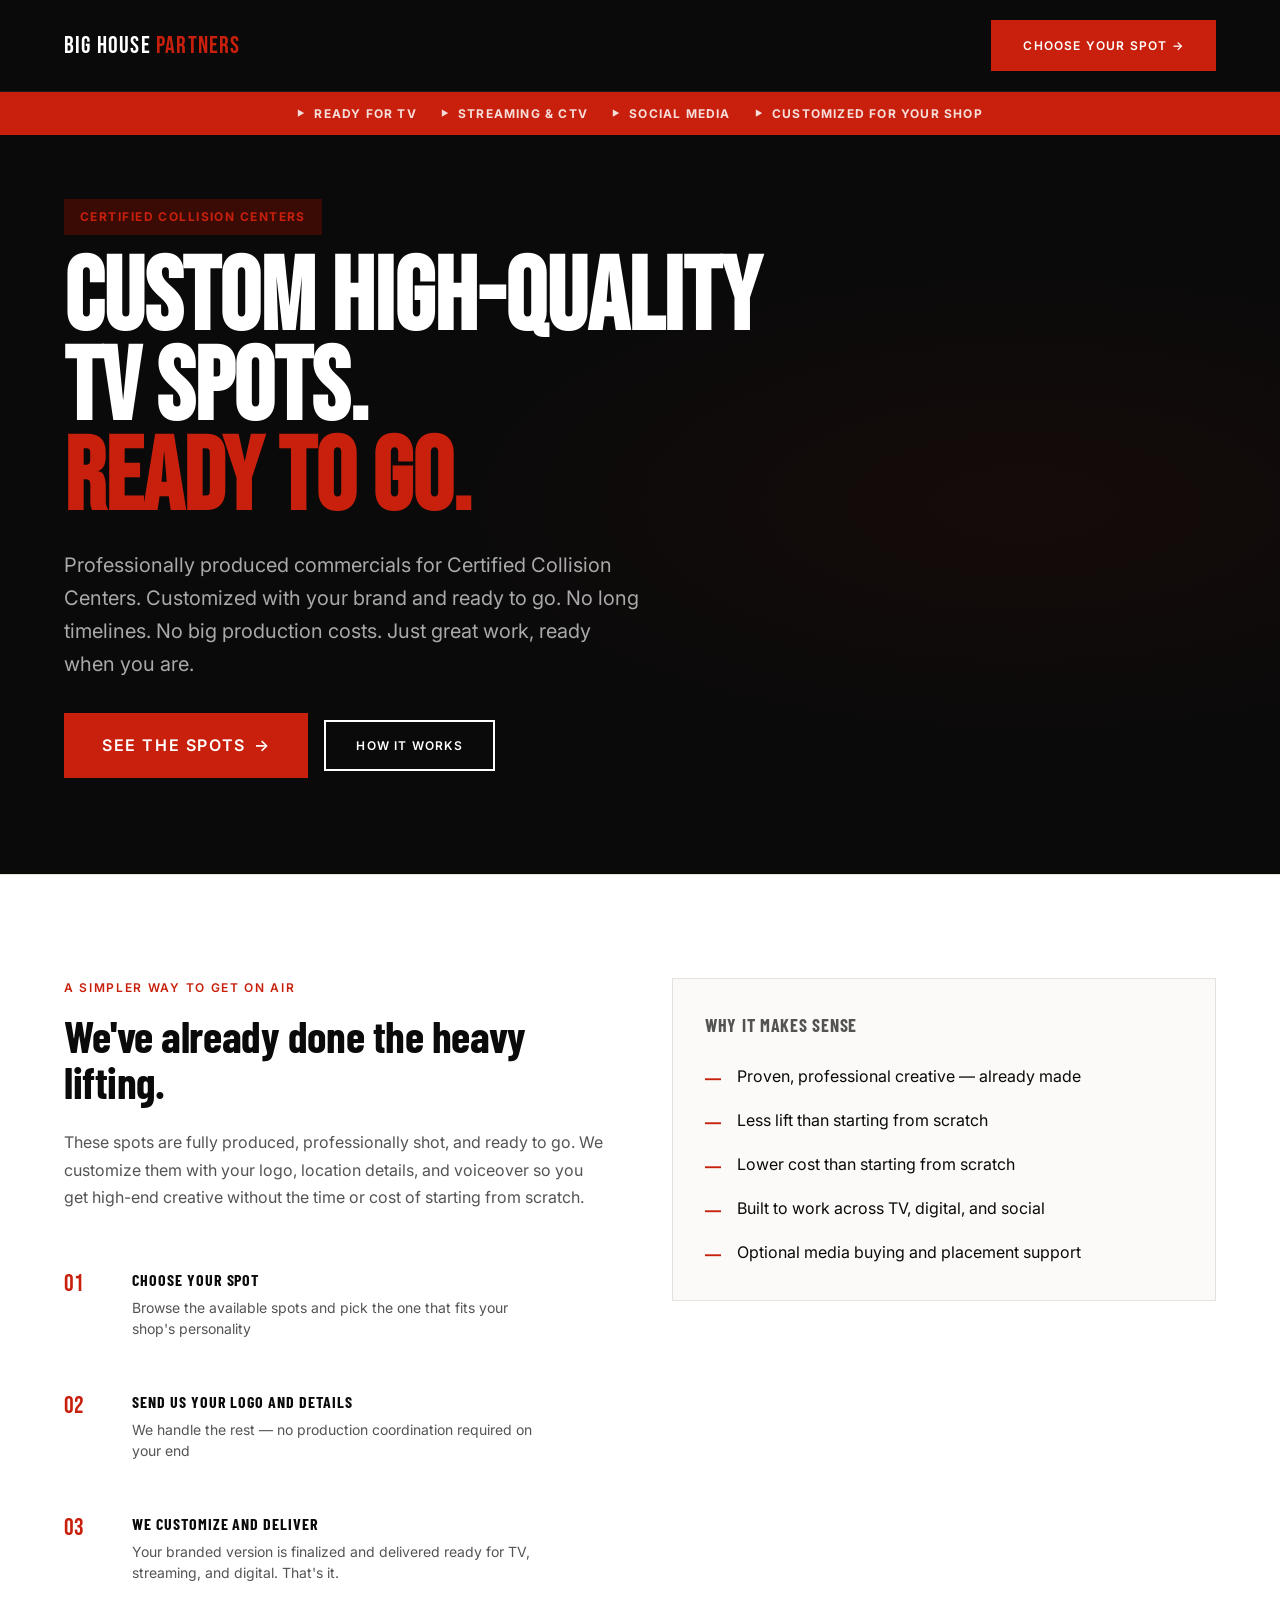
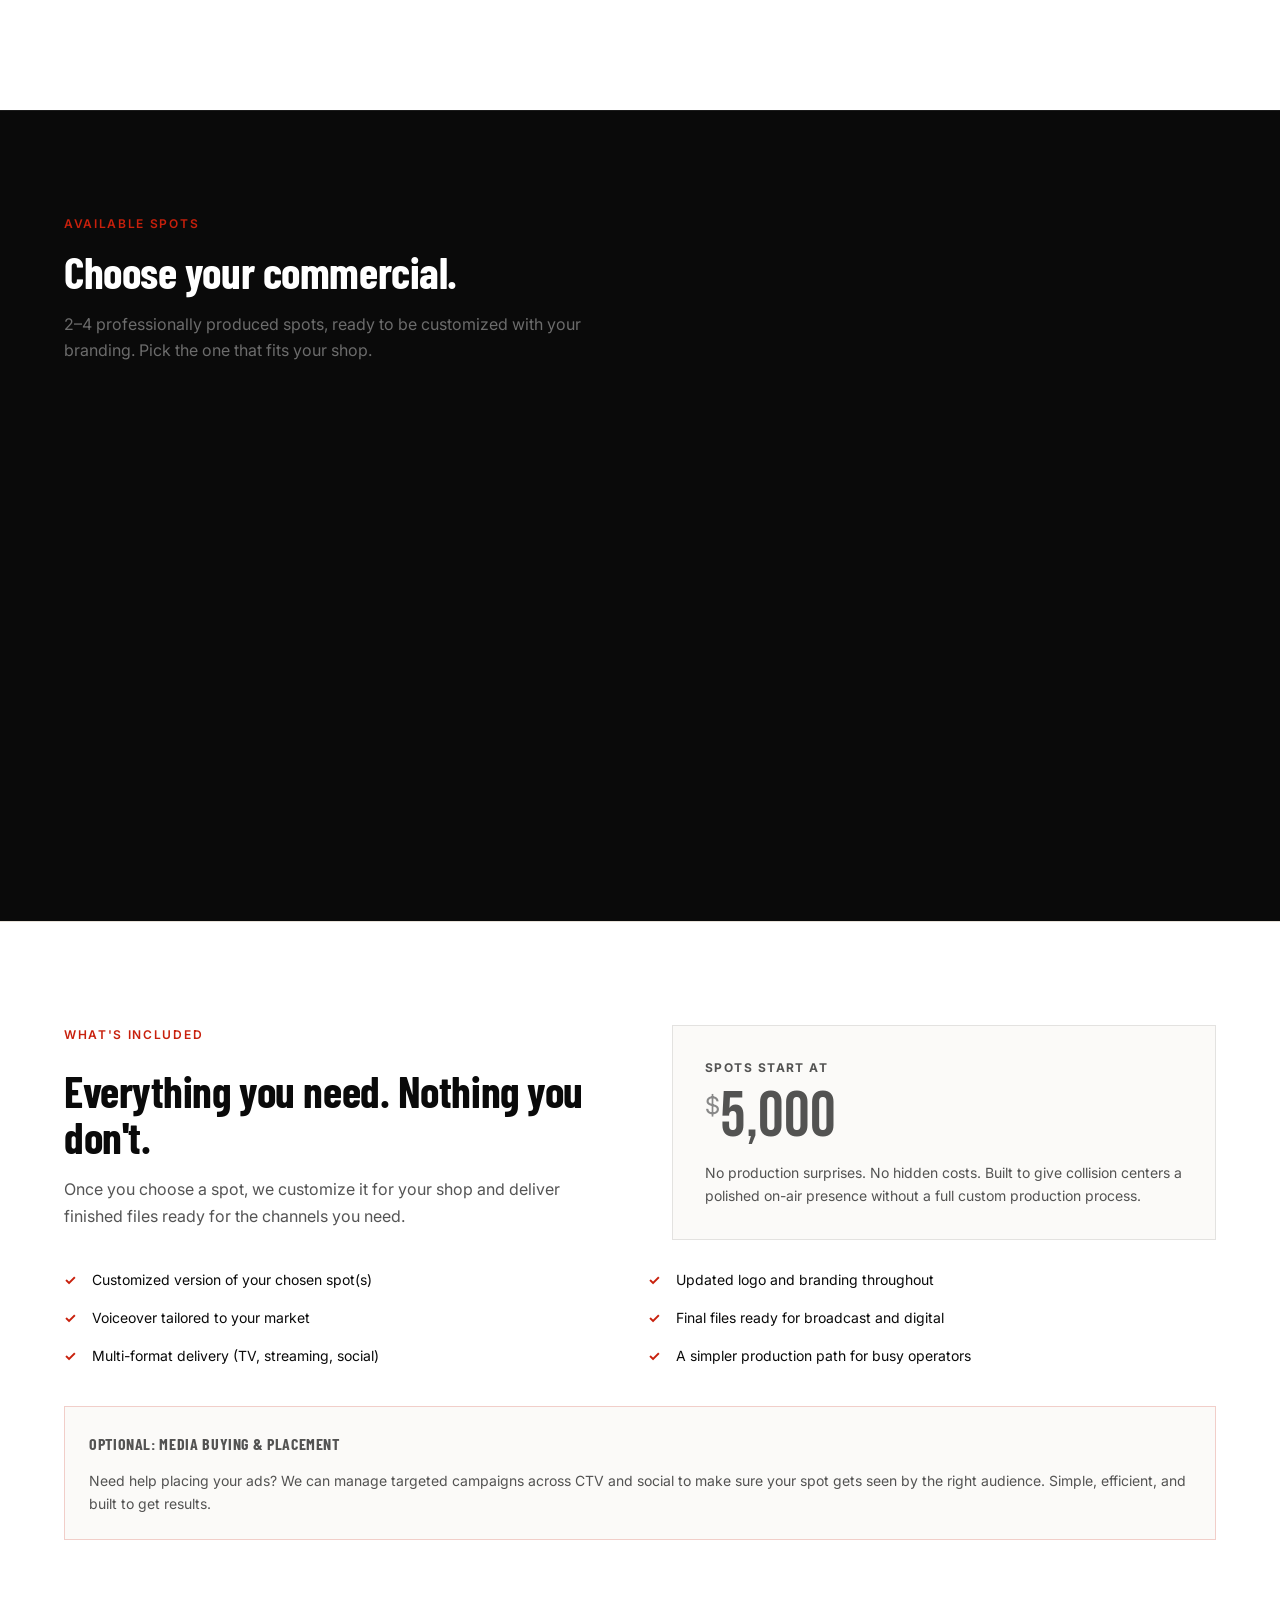
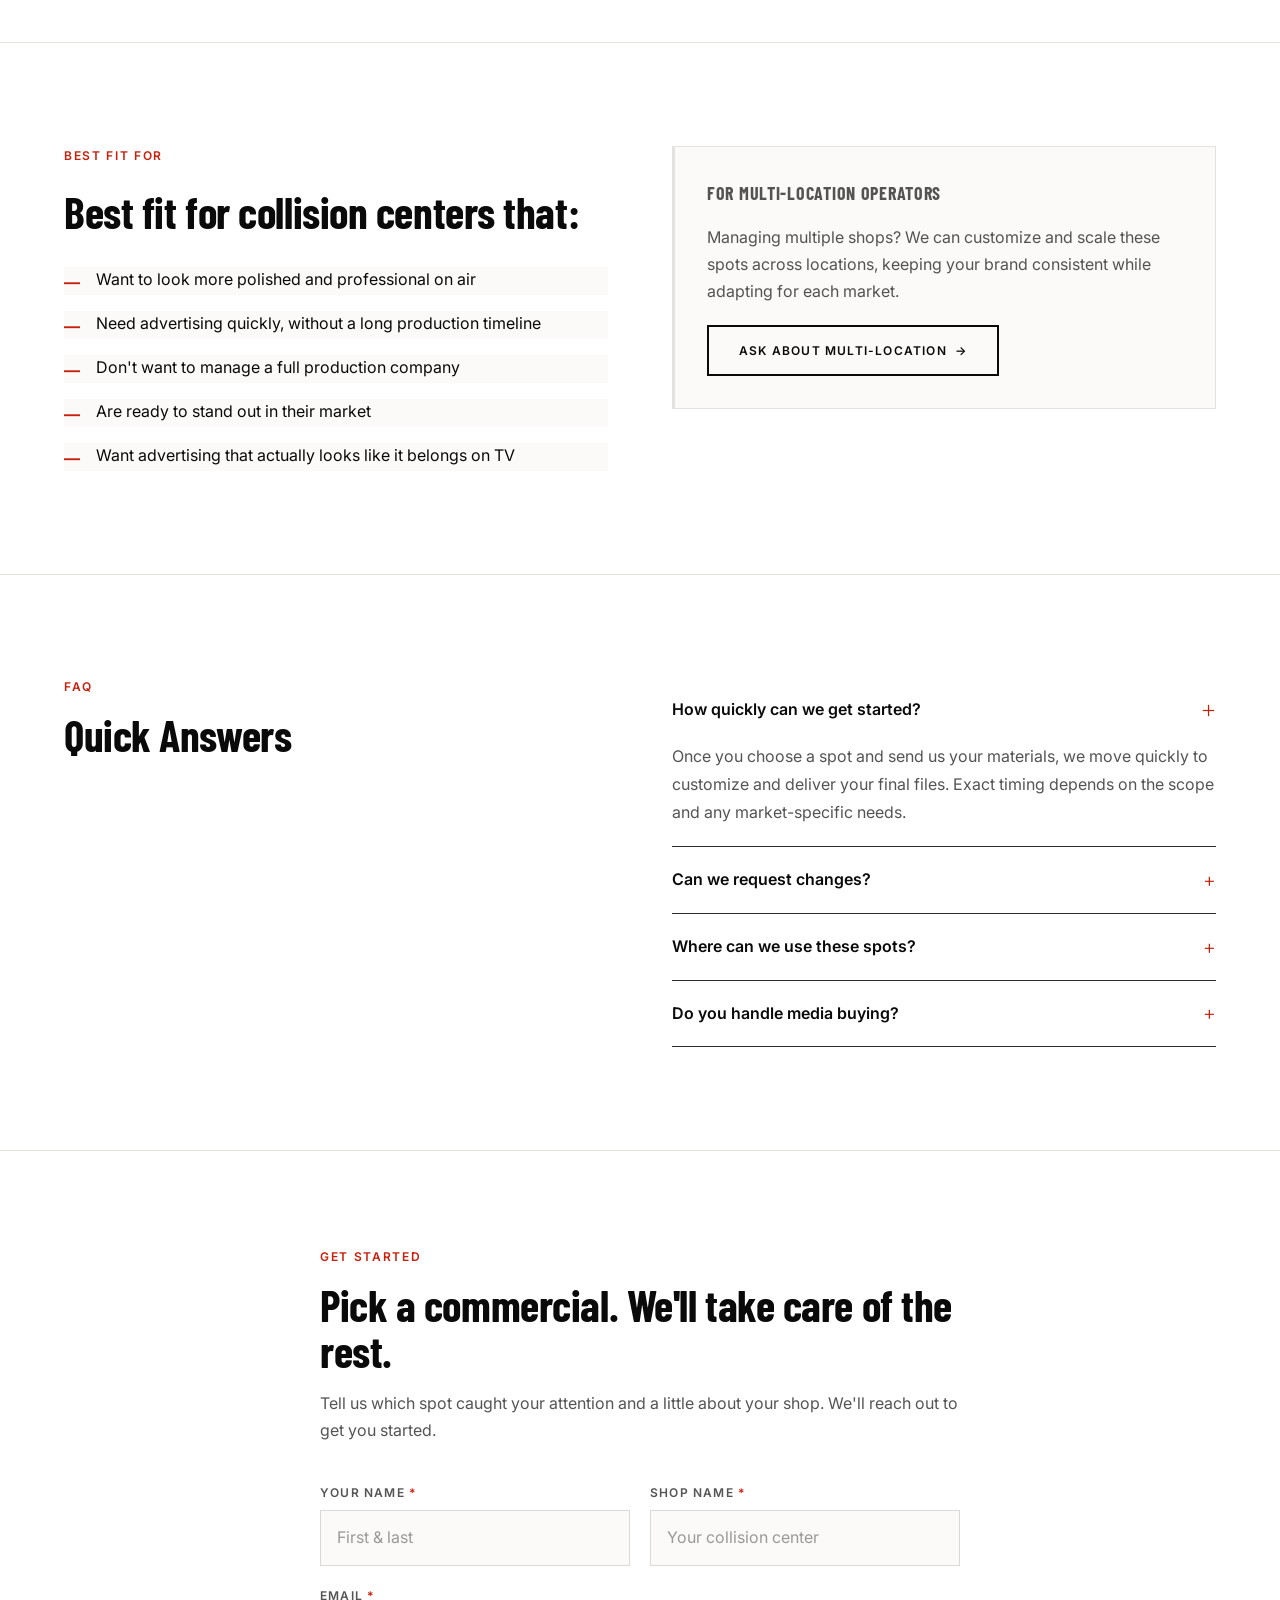
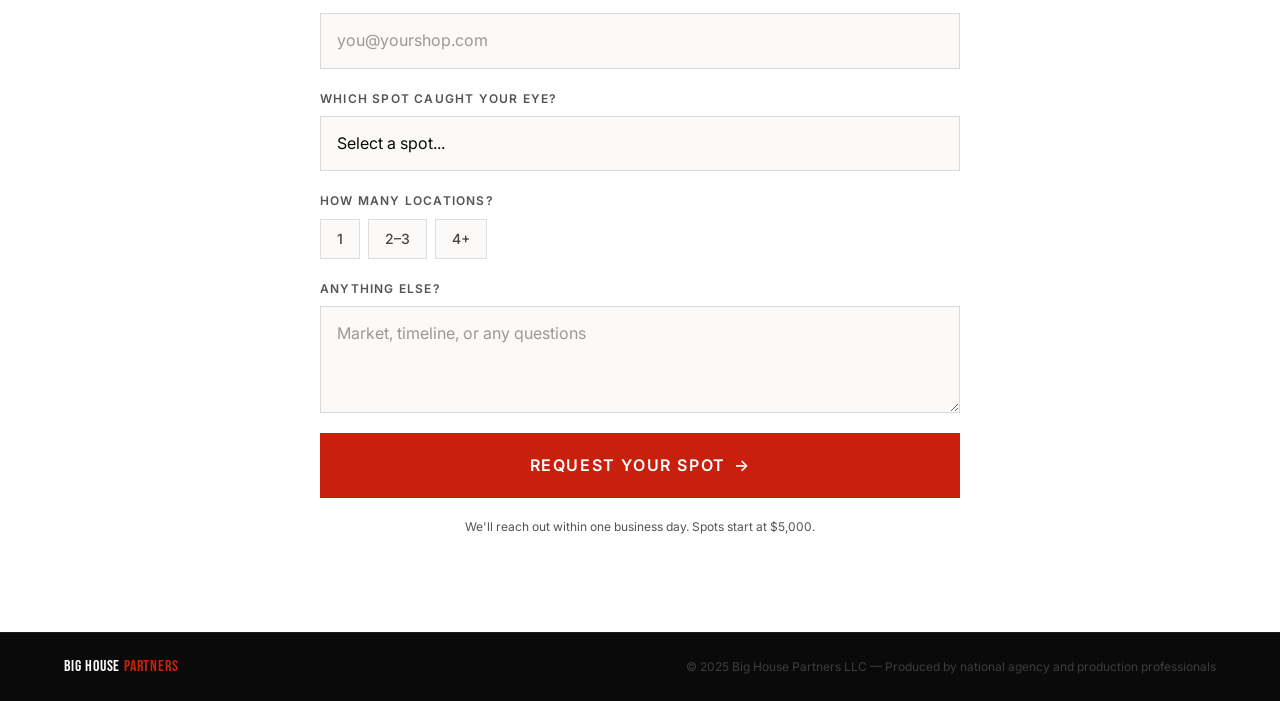
==== commit 691f67e5: "Rename index-standalone.html to index.html" ====
--- a/index.html
+++ b/index.html
@@ -2321,7 +2321,7 @@
     <p style="font-size:var(--text-base); color:rgba(255,255,255,0.4); margin-bottom:var(--sp-10); max-width:520px; line-height:1.65;">2–4 professionally produced spots, ready to be customized with your branding. Pick the one that fits your shop.</p>
 
     <div class="spots-grid">
-      <button class="spot-card spot-card--video fade-up" type="button" data-video-src="https://player.vimeo.com/video/796466890?title=0&amp;byline=0&amp;portrait=0&amp;badge=0&amp;autopause=0&amp;player_id=0&amp;app_id=58479" data-video-title="Factory Certified" aria-label="Open Factory Certified spot in larger player">
+      <div class="spot-card spot-card--video fade-up" role="button" tabindex="0" data-video-src="https://player.vimeo.com/video/796466890?title=0&amp;byline=0&amp;portrait=0&amp;badge=0&amp;autopause=0&amp;player_id=0&amp;app_id=58479" data-video-title="Factory Certified" aria-label="Open Factory Certified spot in larger player">
         <div class="spot-card__thumb">
           <iframe src="https://player.vimeo.com/video/796466890?title=0&amp;byline=0&amp;portrait=0&amp;badge=0&amp;autopause=0&amp;player_id=0&amp;app_id=58479" title="Factory Certified preview" tabindex="-1" aria-hidden="true"></iframe>
           <span class="spot-card__play-overlay" aria-hidden="true">
@@ -2336,8 +2336,8 @@
           <p class="spot-card__desc">A polished, trust-forward collision-center spot built to reinforce certified expertise and professional quality.</p>
           <span class="btn btn--primary btn-arrow" style="width:100%; justify-content:center; font-size:var(--text-xs); display:inline-flex;">Preview Spot</span>
         </div>
-      </button>
-      <button class="spot-card spot-card--video fade-up" type="button" data-video-src="https://player.vimeo.com/video/796466867?badge=0&amp;autopause=0&amp;player_id=0&amp;app_id=58479" data-video-title="To the Beat" aria-label="Open To the Beat spot in larger player">
+      </div>
+      <div class="spot-card spot-card--video fade-up" role="button" tabindex="0" data-video-src="https://player.vimeo.com/video/796466867?badge=0&amp;autopause=0&amp;player_id=0&amp;app_id=58479" data-video-title="To the Beat" aria-label="Open To the Beat spot in larger player">
         <div class="spot-card__thumb">
           <iframe src="https://player.vimeo.com/video/796466867?badge=0&amp;autopause=0&amp;player_id=0&amp;app_id=58479" title="To the Beat preview" tabindex="-1" aria-hidden="true"></iframe>
           <span class="spot-card__play-overlay" aria-hidden="true">
@@ -2352,8 +2352,8 @@
           <p class="spot-card__desc">A rhythmic, high-energy spot designed to make your shop feel active, memorable, and ready for market.</p>
           <span class="btn btn--primary btn-arrow" style="width:100%; justify-content:center; font-size:var(--text-xs); display:inline-flex;">Preview Spot</span>
         </div>
-      </button>
-      <button class="spot-card spot-card--video fade-up" type="button" data-video-src="https://player.vimeo.com/video/1183541504?title=0&amp;byline=0&amp;portrait=0&amp;badge=0&amp;autopause=0&amp;player_id=0&amp;app_id=58479" data-video-title="Bing Bang Bash" aria-label="Open Bing Bang Bash spot in larger player">
+      </div>
+      <div class="spot-card spot-card--video fade-up" role="button" tabindex="0" data-video-src="https://player.vimeo.com/video/1183541504?title=0&amp;byline=0&amp;portrait=0&amp;badge=0&amp;autopause=0&amp;player_id=0&amp;app_id=58479" data-video-title="Bing Bang Bash" aria-label="Open Bing Bang Bash spot in larger player">
         <div class="spot-card__thumb" style="background:linear-gradient(135deg,#2a0a05,#0e0404);">
           <iframe src="https://player.vimeo.com/video/1183541504?title=0&amp;byline=0&amp;portrait=0&amp;badge=0&amp;autopause=0&amp;player_id=0&amp;app_id=58479" title="Bing Bang Bash preview" tabindex="-1" aria-hidden="true"></iframe>
           <span class="spot-card__play-overlay" aria-hidden="true">
@@ -2368,7 +2368,7 @@
           <p class="spot-card__desc">A punchier short-form cut built for quick impact across digital placements, streaming, and social.</p>
           <span class="btn btn--primary btn-arrow" style="width:100%; justify-content:center; font-size:var(--text-xs); display:inline-flex;">Preview Spot</span>
         </div>
-      </button>
+      </div>
     </div>
   </div>
 </section>
@@ -2652,121 +2652,51 @@
         if (btn) {
           btn.textContent = 'Sent — We
 <script>
-  const spotLightbox = document.getElementById('spot-lightbox');
-  const spotLightboxPlayer = document.getElementById('spot-lightbox-player');
-  const spotLightboxTitle = document.getElementById('spot-lightbox-title');
-  const spotCards = document.querySelectorAll('.spot-card--video');
-
-  const closeSpotLightbox = () => {
-    spotLightbox.classList.remove('is-open');
-    spotLightbox.setAttribute('aria-hidden', 'true');
-    spotLightboxPlayer.innerHTML = '';
-    spotCards.forEach((card) => card.classList.remove('is-active'));
-  };
-
-  spotCards.forEach((card) => {
-    card.addEventListener('click', () => {
-      const src = card.dataset.videoSrc;
-      const title = card.dataset.videoTitle || '';
-      if (!src) return;
-
-      spotCards.forEach((item) => item.classList.remove('is-active'));
-      card.classList.add('is-active');
-
-      const autoplaySrc = src + (src.includes('?') ? '&autoplay=1' : '?autoplay=1');
-      spotLightboxPlayer.innerHTML = '<iframe src="' + autoplaySrc + '" allow="autoplay; fullscreen; picture-in-picture; clipboard-write; encrypted-media; web-share" referrerpolicy="strict-origin-when-cross-origin" title="' + title + '"></iframe>';
-      spotLightboxTitle.textContent = title;
-      spotLightbox.classList.add('is-open');
-      spotLightbox.setAttribute('aria-hidden', 'false');
-    });
+const spotLightbox = document.getElementById('spot-lightbox');
+const spotLightboxPlayer = document.getElementById('spot-lightbox-player');
+const spotLightboxTitle = document.getElementById('spot-lightbox-title');
+const spotCards = document.querySelectorAll('.spot-card--video');
+
+const closeSpotLightbox = () => {
+  spotLightbox.classList.remove('is-open');
+  spotLightbox.setAttribute('aria-hidden', 'true');
+  spotLightboxPlayer.innerHTML = '';
+  spotCards.forEach((card) => card.classList.remove('is-active'));
+};
+
+spotCards.forEach((card) => {
+  card.addEventListener('click', () => {
+    const src = card.dataset.videoSrc;
+    const title = card.dataset.videoTitle || '';
+    if (!src) return;
+
+    spotCards.forEach((item) => item.classList.remove('is-active'));
+    card.classList.add('is-active');
+
+    const autoplaySrc = src + (src.includes('?') ? '&autoplay=1' : '?autoplay=1');
+    spotLightboxPlayer.innerHTML = '<iframe src="' + autoplaySrc + '" allow="autoplay; fullscreen; picture-in-picture; clipboard-write; encrypted-media; web-share" referrerpolicy="strict-origin-when-cross-origin" title="' + title + '"></iframe>';
+    spotLightboxTitle.textContent = title;
+    spotLightbox.classList.add('is-open');
+    spotLightbox.setAttribute('aria-hidden', 'false');
   });
-
-  spotLightbox.querySelectorAll('[data-lightbox-close]').forEach((trigger) => {
-    trigger.addEventListener('click', closeSpotLightbox);
+  card.addEventListener('keydown', (event) => {
+    if (event.key === 'Enter' || event.key === ' ') {
+      event.preventDefault();
+      card.click();
+    }
   });
-
-  document.addEventListener('keydown', (event) => {
-    if (event.key === 'Escape' && spotLightbox.classList.contains('is-open')) {
-      closeSpotLightbox();
-    }
-  });
+});
+
+spotLightbox.querySelectorAll('[data-lightbox-close]').forEach((trigger) => {
+  trigger.addEventListener('click', closeSpotLightbox);
+});
+
+document.addEventListener('keydown', (event) => {
+  if (event.key === 'Escape' && spotLightbox.classList.contains('is-open')) {
+    closeSpotLightbox();
+  }
+});
+
 </script>
 </body>
 </html>
-ll be in touch.';
-          btn.disabled = true;
-          btn.style.background = '#2A7A2A';
-          btn.style.borderColor = '#2A7A2A';
-        }
-      }
-    });
-  });
-
-  /* ── SMOOTH SCROLL for anchor links ── */
-  document.querySelectorAll('a[href^="#"]').forEach(anchor => {
-    anchor.addEventListener('click', e => {
-      const target = document.querySelector(anchor.getAttribute('href'));
-      if (target) {
-        e.preventDefault();
-        const offset = 80;
-        const top = target.getBoundingClientRect().top + window.scrollY - offset;
-        window.scrollTo({ top, behavior: 'smooth' });
-      }
-    });
-  });
-
-  /* ── PROTOTYPE NAV: current page highlight ── */
-  const currentPath = window.location.pathname.split('/').pop();
-  document.querySelectorAll('.nav-links a, .nav-mobile-menu a').forEach(link => {
-    const href = link.getAttribute('href');
-    if (href === currentPath || (currentPath === '' && href === 'homepage.html')) {
-      link.style.color = 'var(--white)';
-      link.style.borderBottom = '1px solid var(--red)';
-    }
-  });
-
-})();
-
-</script>
-<script>
-  const spotLightbox = document.getElementById('spot-lightbox');
-  const spotLightboxPlayer = document.getElementById('spot-lightbox-player');
-  const spotLightboxTitle = document.getElementById('spot-lightbox-title');
-  const spotCards = document.querySelectorAll('.spot-card--video');
-
-  const closeSpotLightbox = () => {
-    spotLightbox.classList.remove('is-open');
-    spotLightbox.setAttribute('aria-hidden', 'true');
-    spotLightboxPlayer.innerHTML = '';
-    spotCards.forEach((card) => card.classList.remove('is-active'));
-  };
-
-  spotCards.forEach((card) => {
-    card.addEventListener('click', () => {
-      const src = card.dataset.videoSrc;
-      const title = card.dataset.videoTitle || '';
-      if (!src) return;
-
-      spotCards.forEach((item) => item.classList.remove('is-active'));
-      card.classList.add('is-active');
-
-      const autoplaySrc = src + (src.includes('?') ? '&autoplay=1' : '?autoplay=1');
-      spotLightboxPlayer.innerHTML = '<iframe src="' + autoplaySrc + '" allow="autoplay; fullscreen; picture-in-picture; clipboard-write; encrypted-media; web-share" referrerpolicy="strict-origin-when-cross-origin" title="' + title + '"></iframe>';
-      spotLightboxTitle.textContent = title;
-      spotLightbox.classList.add('is-open');
-      spotLightbox.setAttribute('aria-hidden', 'false');
-    });
-  });
-
-  spotLightbox.querySelectorAll('[data-lightbox-close]').forEach((trigger) => {
-    trigger.addEventListener('click', closeSpotLightbox);
-  });
-
-  document.addEventListener('keydown', (event) => {
-    if (event.key === 'Escape' && spotLightbox.classList.contains('is-open')) {
-      closeSpotLightbox();
-    }
-  });
-</script>
-</body>
-</html>
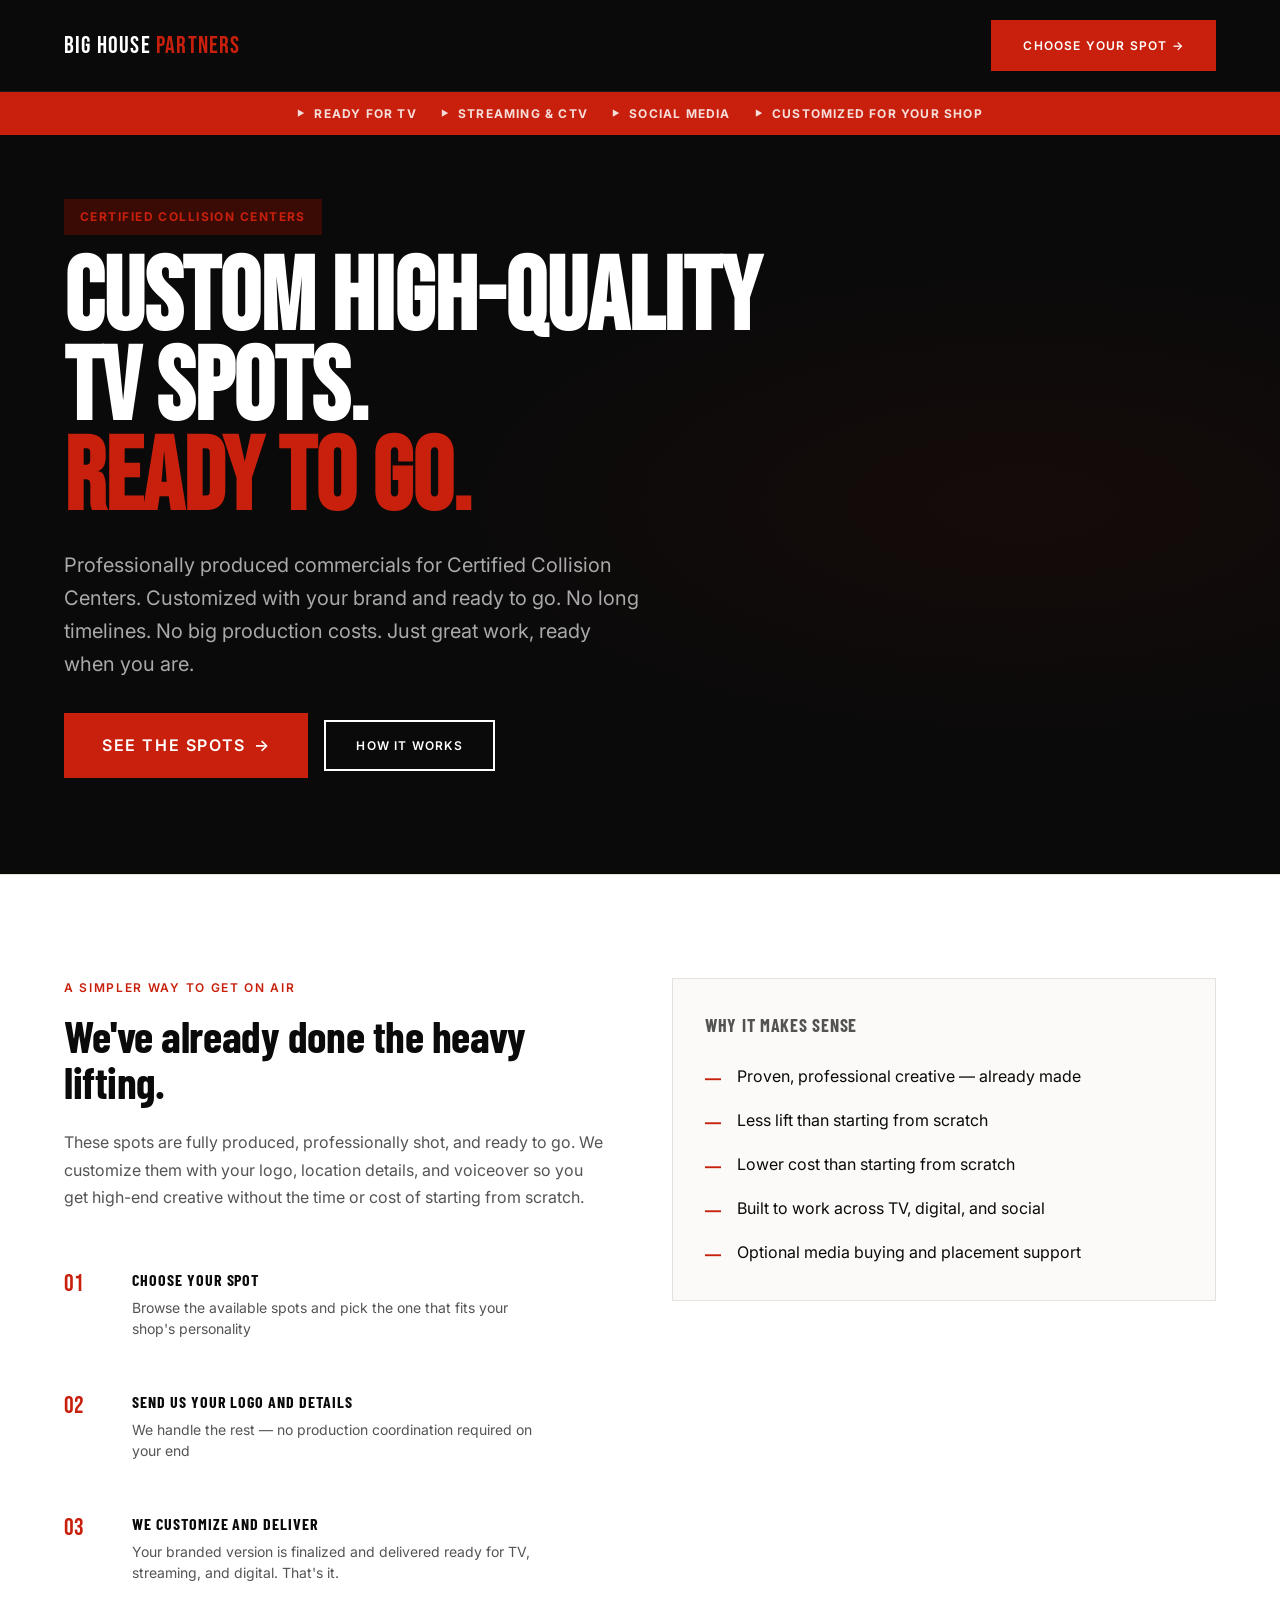
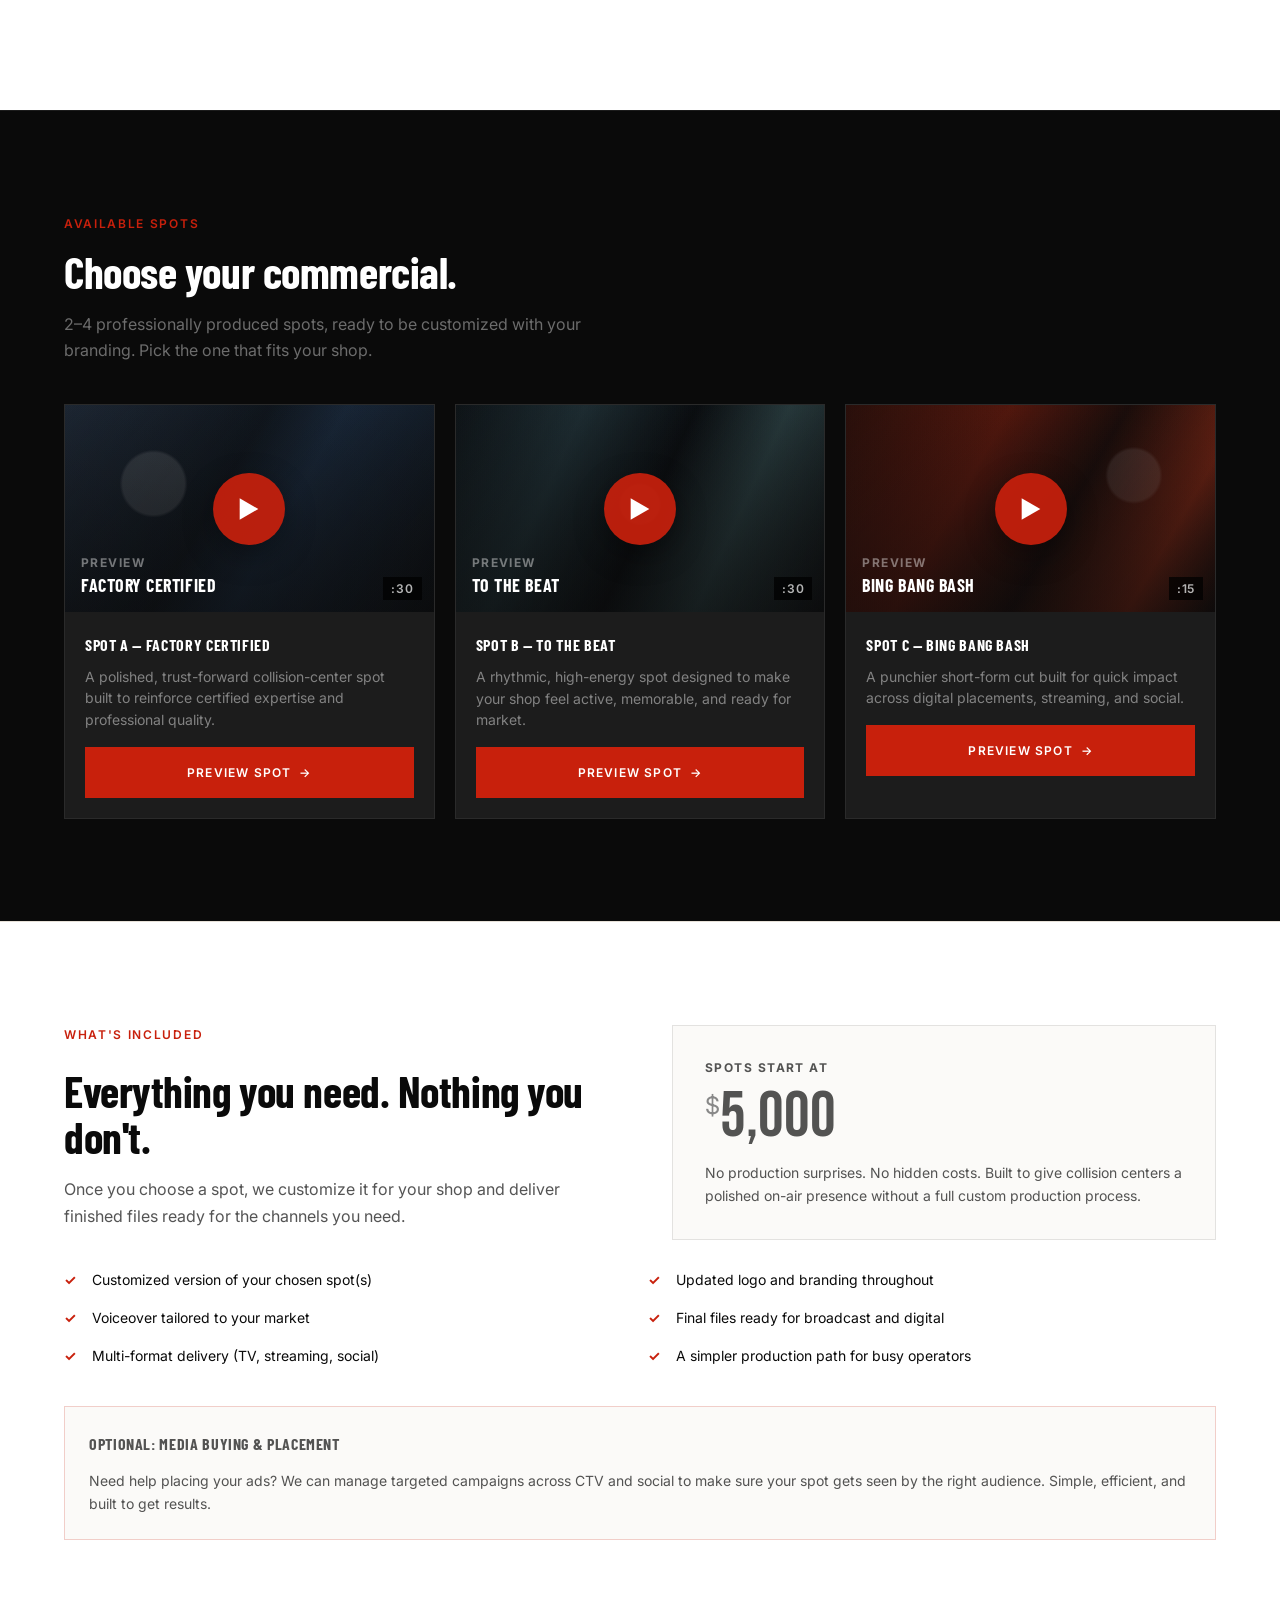
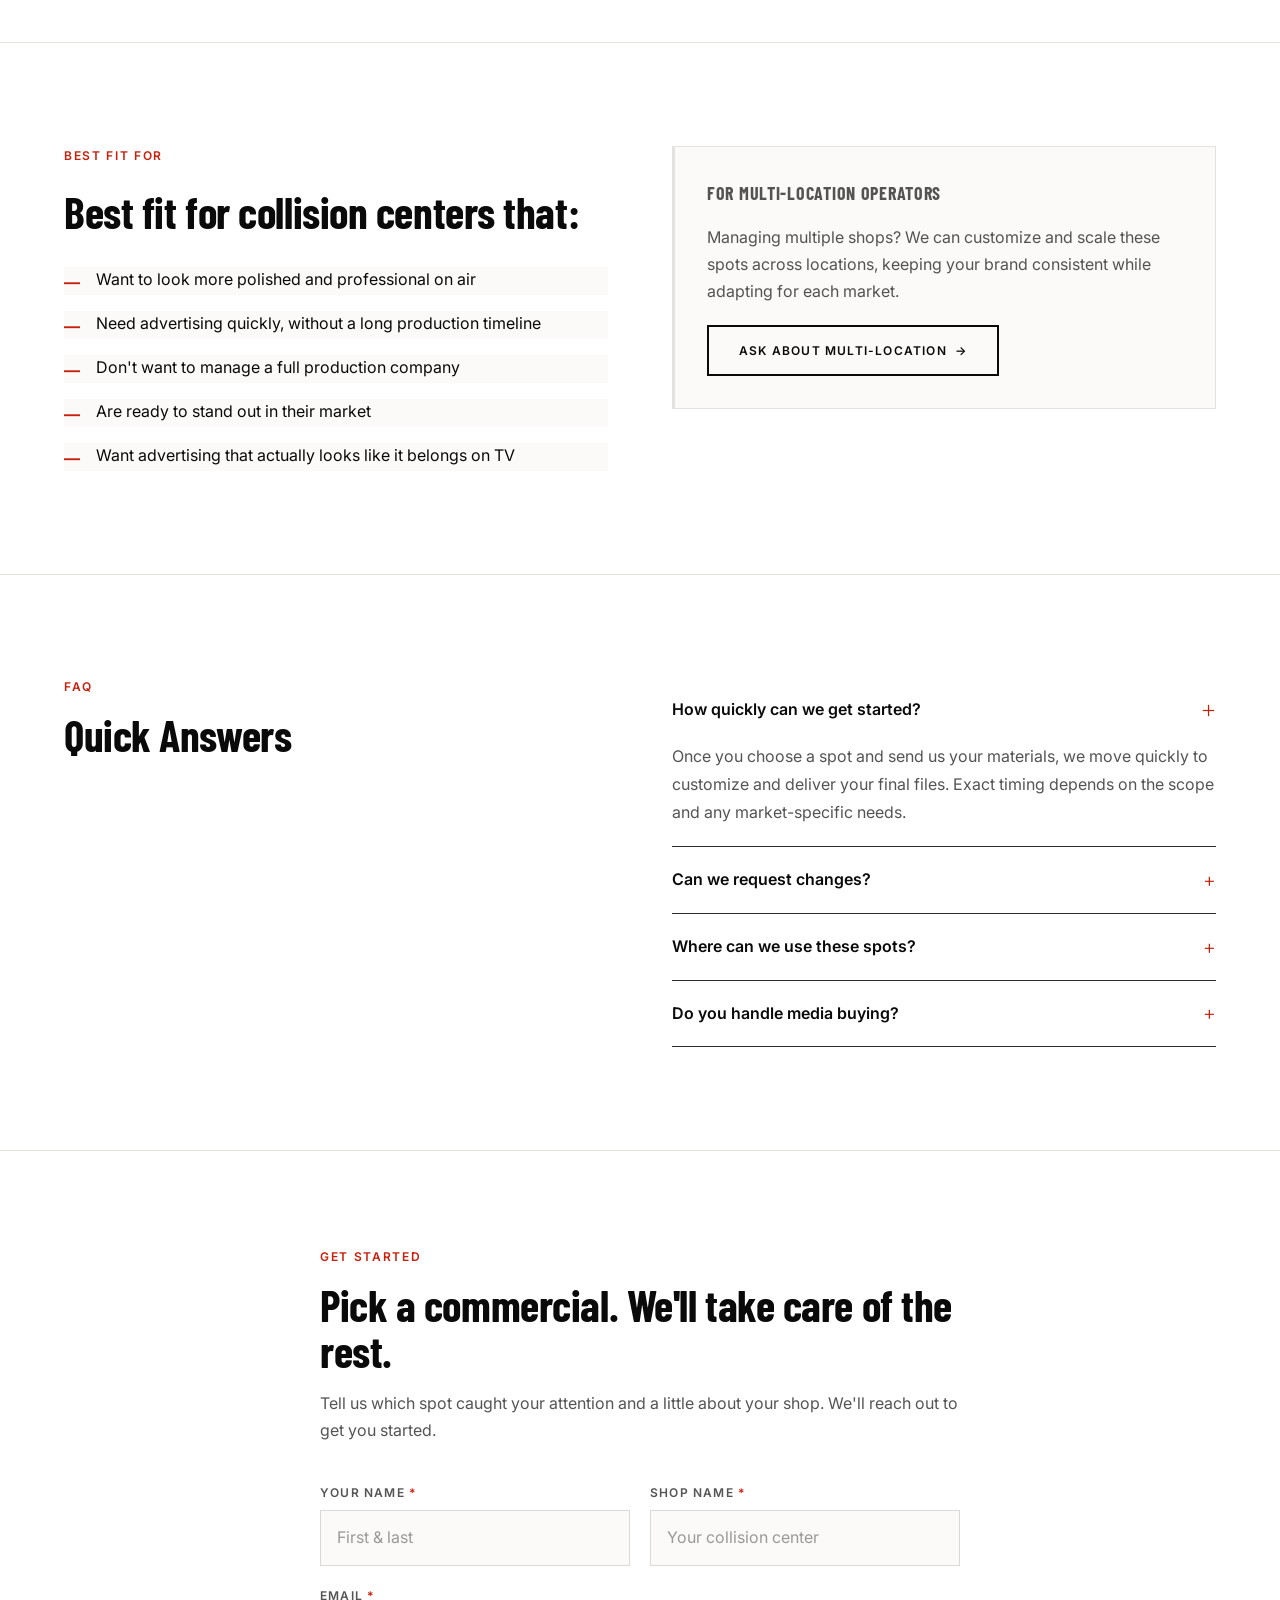
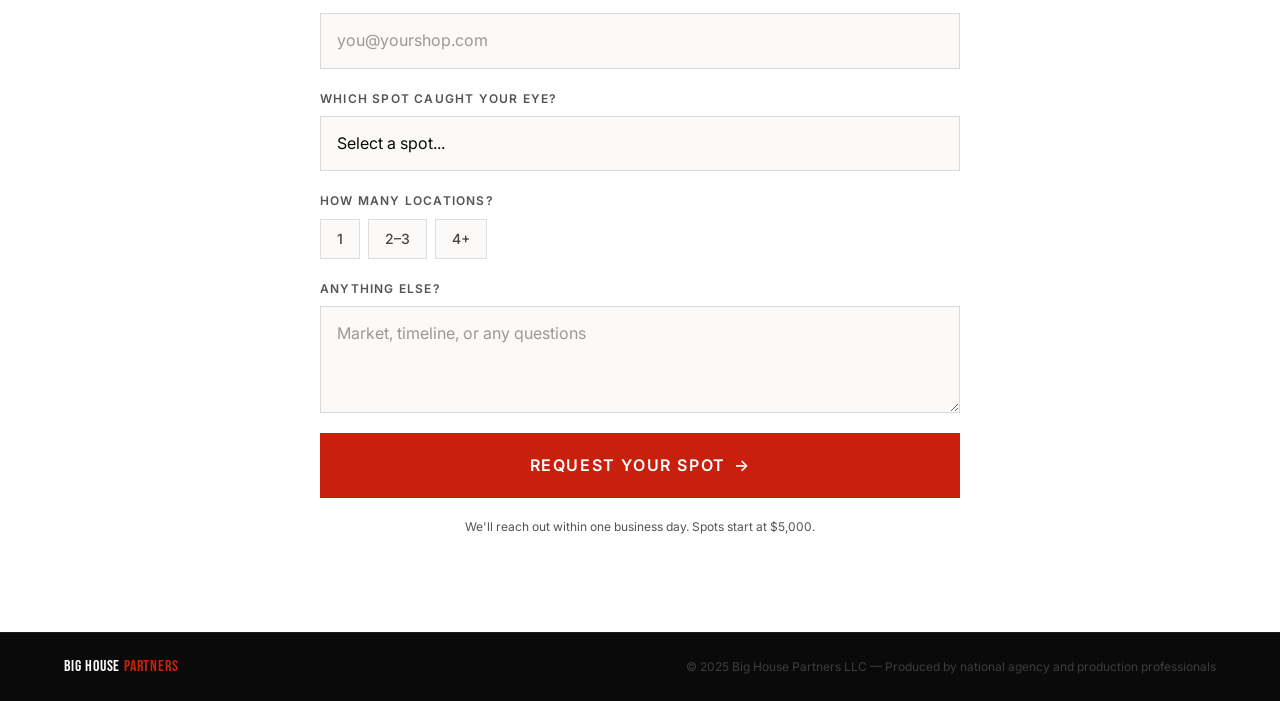
==== commit 18becae0: "Rename index-standalone.html to index.html" ====
--- a/index.html
+++ b/index.html
@@ -1957,6 +1957,56 @@
       justify-content: center;
       overflow: hidden;
     }
+    .spot-card__thumb::after {
+      content: '';
+      position: absolute;
+      inset: 0;
+      background: linear-gradient(180deg, rgba(10,10,10,0.08) 0%, rgba(10,10,10,0.46) 100%);
+      z-index: 1;
+    }
+    .spot-card__thumb--factory {
+      background:
+        linear-gradient(135deg, rgba(16,24,34,0.25), rgba(10,10,10,0.1)),
+        radial-gradient(circle at 24% 38%, rgba(255,255,255,0.18) 0 10%, transparent 11%),
+        linear-gradient(120deg, #253141 0%, #111820 42%, #1d2f45 58%, #0d1014 100%);
+    }
+    .spot-card__thumb--beat {
+      background:
+        linear-gradient(135deg, rgba(16,24,34,0.18), rgba(10,10,10,0.16)),
+        radial-gradient(circle at 50% 48%, rgba(255,255,255,0.18) 0 9%, transparent 10%),
+        linear-gradient(115deg, #0f1518 0%, #24383e 28%, #0a0d10 52%, #31494c 72%, #0f1114 100%);
+    }
+    .spot-card__thumb--bash {
+      background:
+        linear-gradient(135deg, rgba(58,12,5,0.26), rgba(10,10,10,0.14)),
+        radial-gradient(circle at 78% 34%, rgba(255,255,255,0.14) 0 8%, transparent 9%),
+        linear-gradient(120deg, #2b120d 0%, #6b1d11 34%, #1a0e0c 58%, #8d2b17 82%, #140c0b 100%);
+    }
+    .spot-card__thumb-label {
+      position: absolute;
+      left: var(--sp-4);
+      bottom: var(--sp-4);
+      z-index: 3;
+      display: flex;
+      flex-direction: column;
+      gap: var(--sp-1);
+    }
+    .spot-card__thumb-eyebrow {
+      font-size: var(--text-xs);
+      font-weight: 700;
+      letter-spacing: 0.12em;
+      text-transform: uppercase;
+      color: rgba(255,255,255,0.42);
+    }
+    .spot-card__thumb-title {
+      font-family: var(--font-ui);
+      font-size: var(--text-lg);
+      font-weight: 700;
+      letter-spacing: 0.03em;
+      text-transform: uppercase;
+      color: var(--white);
+      line-height: 1.1;
+    }
     .spot-card--video {
       cursor: pointer;
       transition: border-color var(--t-fast), transform var(--t-base), box-shadow var(--t-base);
@@ -1967,18 +2017,9 @@
       border-color: rgba(200,32,12,0.45);
       box-shadow: 0 18px 40px rgba(0,0,0,0.28);
     }
-    .spot-card--video .spot-card__thumb iframe {
-      position: absolute;
-      inset: 0;
-      width: 100%;
-      height: 100%;
-      border: 0;
-      pointer-events: none;
-      transition: transform var(--t-base);
-    }
-    .spot-card--video:hover .spot-card__thumb iframe,
-    .spot-card--video:focus-within .spot-card__thumb iframe,
-    .spot-card--video.is-active .spot-card__thumb iframe {
+    .spot-card--video:hover .spot-card__thumb,
+    .spot-card--video:focus-within .spot-card__thumb,
+    .spot-card--video.is-active .spot-card__thumb {
       transform: scale(1.02);
     }
     .spot-card__play {
@@ -2321,13 +2362,16 @@
     <p style="font-size:var(--text-base); color:rgba(255,255,255,0.4); margin-bottom:var(--sp-10); max-width:520px; line-height:1.65;">2–4 professionally produced spots, ready to be customized with your branding. Pick the one that fits your shop.</p>
 
     <div class="spots-grid">
-      <div class="spot-card spot-card--video fade-up" role="button" tabindex="0" data-video-src="https://player.vimeo.com/video/796466890?title=0&amp;byline=0&amp;portrait=0&amp;badge=0&amp;autopause=0&amp;player_id=0&amp;app_id=58479" data-video-title="Factory Certified" aria-label="Open Factory Certified spot in larger player">
-        <div class="spot-card__thumb">
-          <iframe src="https://player.vimeo.com/video/796466890?title=0&amp;byline=0&amp;portrait=0&amp;badge=0&amp;autopause=0&amp;player_id=0&amp;app_id=58479" title="Factory Certified preview" tabindex="-1" aria-hidden="true"></iframe>
+      <div class="spot-card spot-card--video" role="button" tabindex="0" data-video-src="https://player.vimeo.com/video/796466890?title=0&amp;byline=0&amp;portrait=0&amp;badge=0&amp;autopause=0&amp;player_id=0&amp;app_id=58479" data-video-title="Factory Certified" aria-label="Open Factory Certified spot in larger player">
+        <div class="spot-card__thumb spot-card__thumb--factory">
           <span class="spot-card__play-overlay" aria-hidden="true">
             <span class="spot-card__play-button" aria-hidden="true">
               <svg width="22" height="24" viewBox="0 0 16 18" fill="none"><path d="M1 1L15 9L1 17V1Z" fill="white"/></svg>
             </span>
+          </span>
+          <span class="spot-card__thumb-label" aria-hidden="true">
+            <span class="spot-card__thumb-eyebrow">Preview</span>
+            <span class="spot-card__thumb-title">Factory Certified</span>
           </span>
           <span class="spot-card__duration">:30</span>
         </div>
@@ -2337,13 +2381,16 @@
           <span class="btn btn--primary btn-arrow" style="width:100%; justify-content:center; font-size:var(--text-xs); display:inline-flex;">Preview Spot</span>
         </div>
       </div>
-      <div class="spot-card spot-card--video fade-up" role="button" tabindex="0" data-video-src="https://player.vimeo.com/video/796466867?badge=0&amp;autopause=0&amp;player_id=0&amp;app_id=58479" data-video-title="To the Beat" aria-label="Open To the Beat spot in larger player">
-        <div class="spot-card__thumb">
-          <iframe src="https://player.vimeo.com/video/796466867?badge=0&amp;autopause=0&amp;player_id=0&amp;app_id=58479" title="To the Beat preview" tabindex="-1" aria-hidden="true"></iframe>
+      <div class="spot-card spot-card--video" role="button" tabindex="0" data-video-src="https://player.vimeo.com/video/796466867?badge=0&amp;autopause=0&amp;player_id=0&amp;app_id=58479" data-video-title="To the Beat" aria-label="Open To the Beat spot in larger player">
+        <div class="spot-card__thumb spot-card__thumb--beat">
           <span class="spot-card__play-overlay" aria-hidden="true">
             <span class="spot-card__play-button" aria-hidden="true">
               <svg width="22" height="24" viewBox="0 0 16 18" fill="none"><path d="M1 1L15 9L1 17V1Z" fill="white"/></svg>
             </span>
+          </span>
+          <span class="spot-card__thumb-label" aria-hidden="true">
+            <span class="spot-card__thumb-eyebrow">Preview</span>
+            <span class="spot-card__thumb-title">To the Beat</span>
           </span>
           <span class="spot-card__duration">:30</span>
         </div>
@@ -2353,13 +2400,16 @@
           <span class="btn btn--primary btn-arrow" style="width:100%; justify-content:center; font-size:var(--text-xs); display:inline-flex;">Preview Spot</span>
         </div>
       </div>
-      <div class="spot-card spot-card--video fade-up" role="button" tabindex="0" data-video-src="https://player.vimeo.com/video/1183541504?title=0&amp;byline=0&amp;portrait=0&amp;badge=0&amp;autopause=0&amp;player_id=0&amp;app_id=58479" data-video-title="Bing Bang Bash" aria-label="Open Bing Bang Bash spot in larger player">
-        <div class="spot-card__thumb" style="background:linear-gradient(135deg,#2a0a05,#0e0404);">
-          <iframe src="https://player.vimeo.com/video/1183541504?title=0&amp;byline=0&amp;portrait=0&amp;badge=0&amp;autopause=0&amp;player_id=0&amp;app_id=58479" title="Bing Bang Bash preview" tabindex="-1" aria-hidden="true"></iframe>
+      <div class="spot-card spot-card--video" role="button" tabindex="0" data-video-src="https://player.vimeo.com/video/1183541504?title=0&amp;byline=0&amp;portrait=0&amp;badge=0&amp;autopause=0&amp;player_id=0&amp;app_id=58479" data-video-title="Bing Bang Bash" aria-label="Open Bing Bang Bash spot in larger player">
+        <div class="spot-card__thumb spot-card__thumb--bash">
           <span class="spot-card__play-overlay" aria-hidden="true">
             <span class="spot-card__play-button" aria-hidden="true">
               <svg width="22" height="24" viewBox="0 0 16 18" fill="none"><path d="M1 1L15 9L1 17V1Z" fill="white"/></svg>
             </span>
+          </span>
+          <span class="spot-card__thumb-label" aria-hidden="true">
+            <span class="spot-card__thumb-eyebrow">Preview</span>
+            <span class="spot-card__thumb-title">Bing Bang Bash</span>
           </span>
           <span class="spot-card__duration">:15</span>
         </div>
